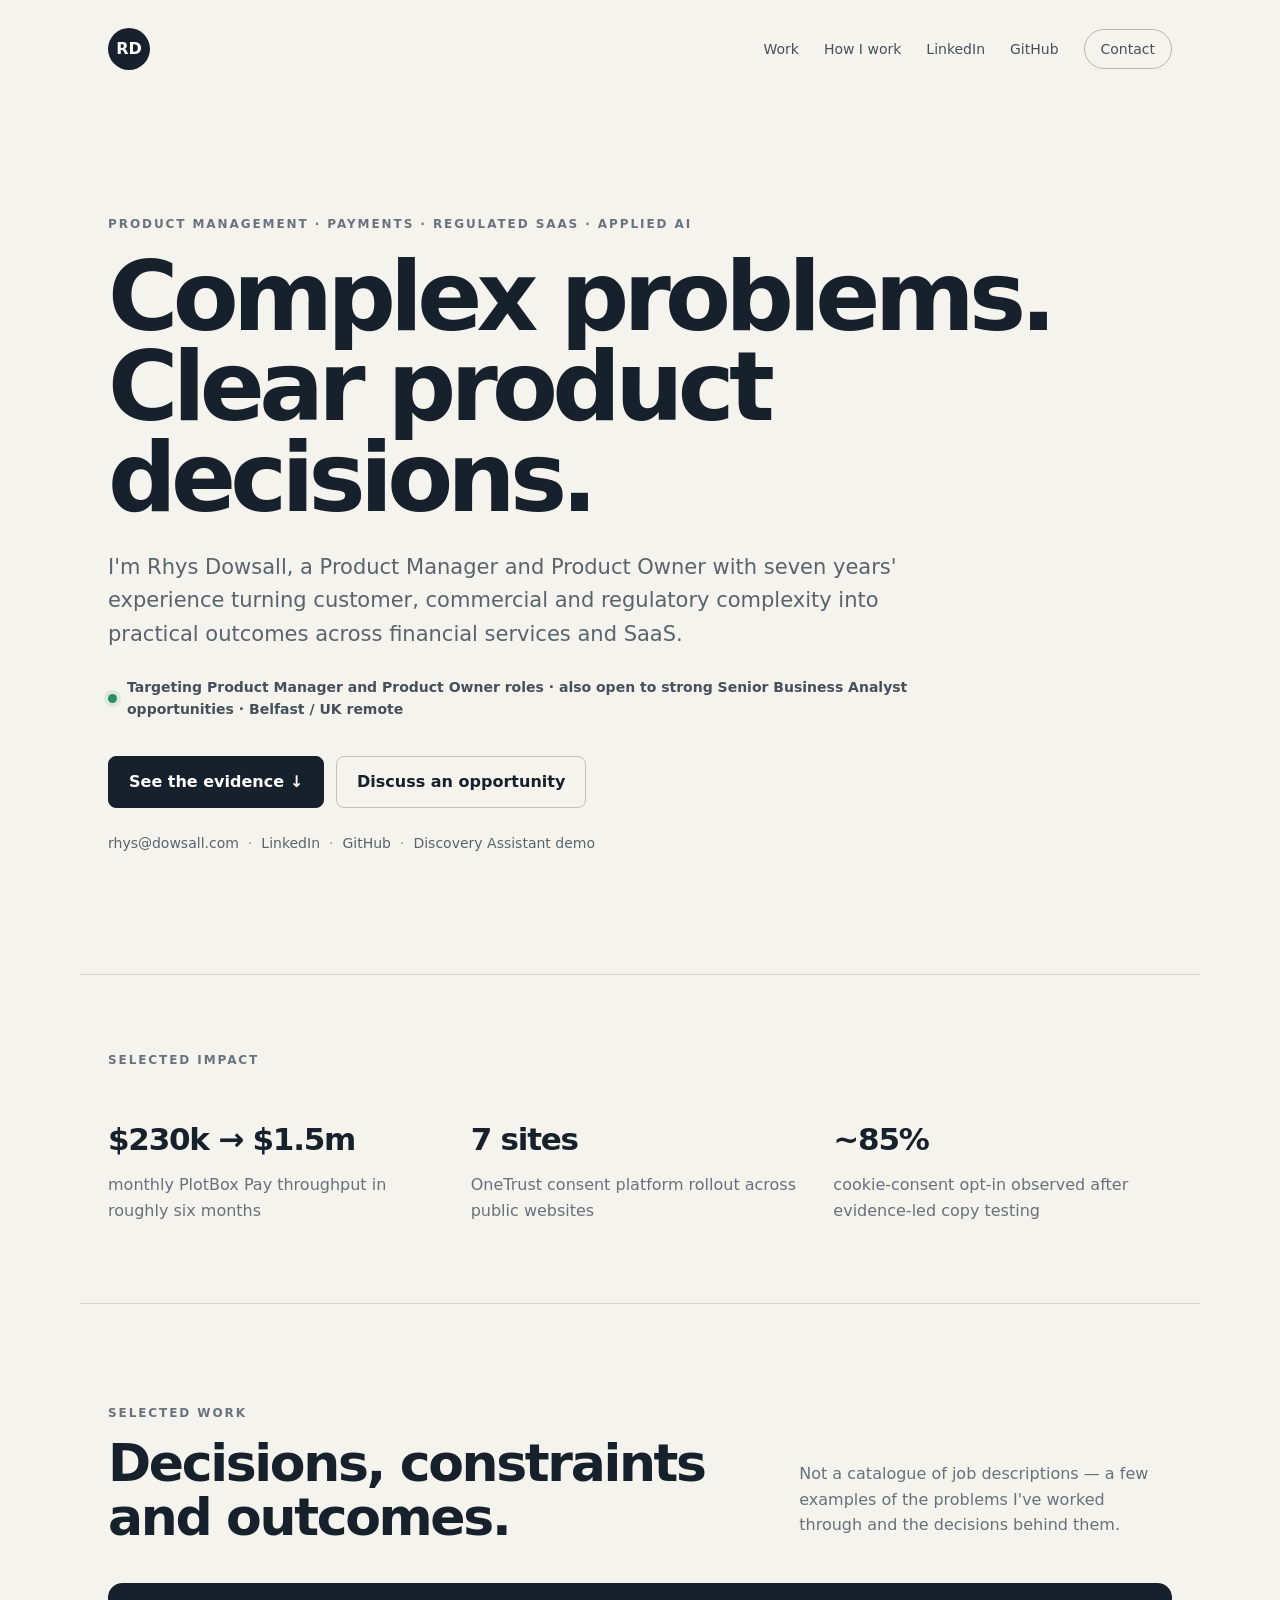
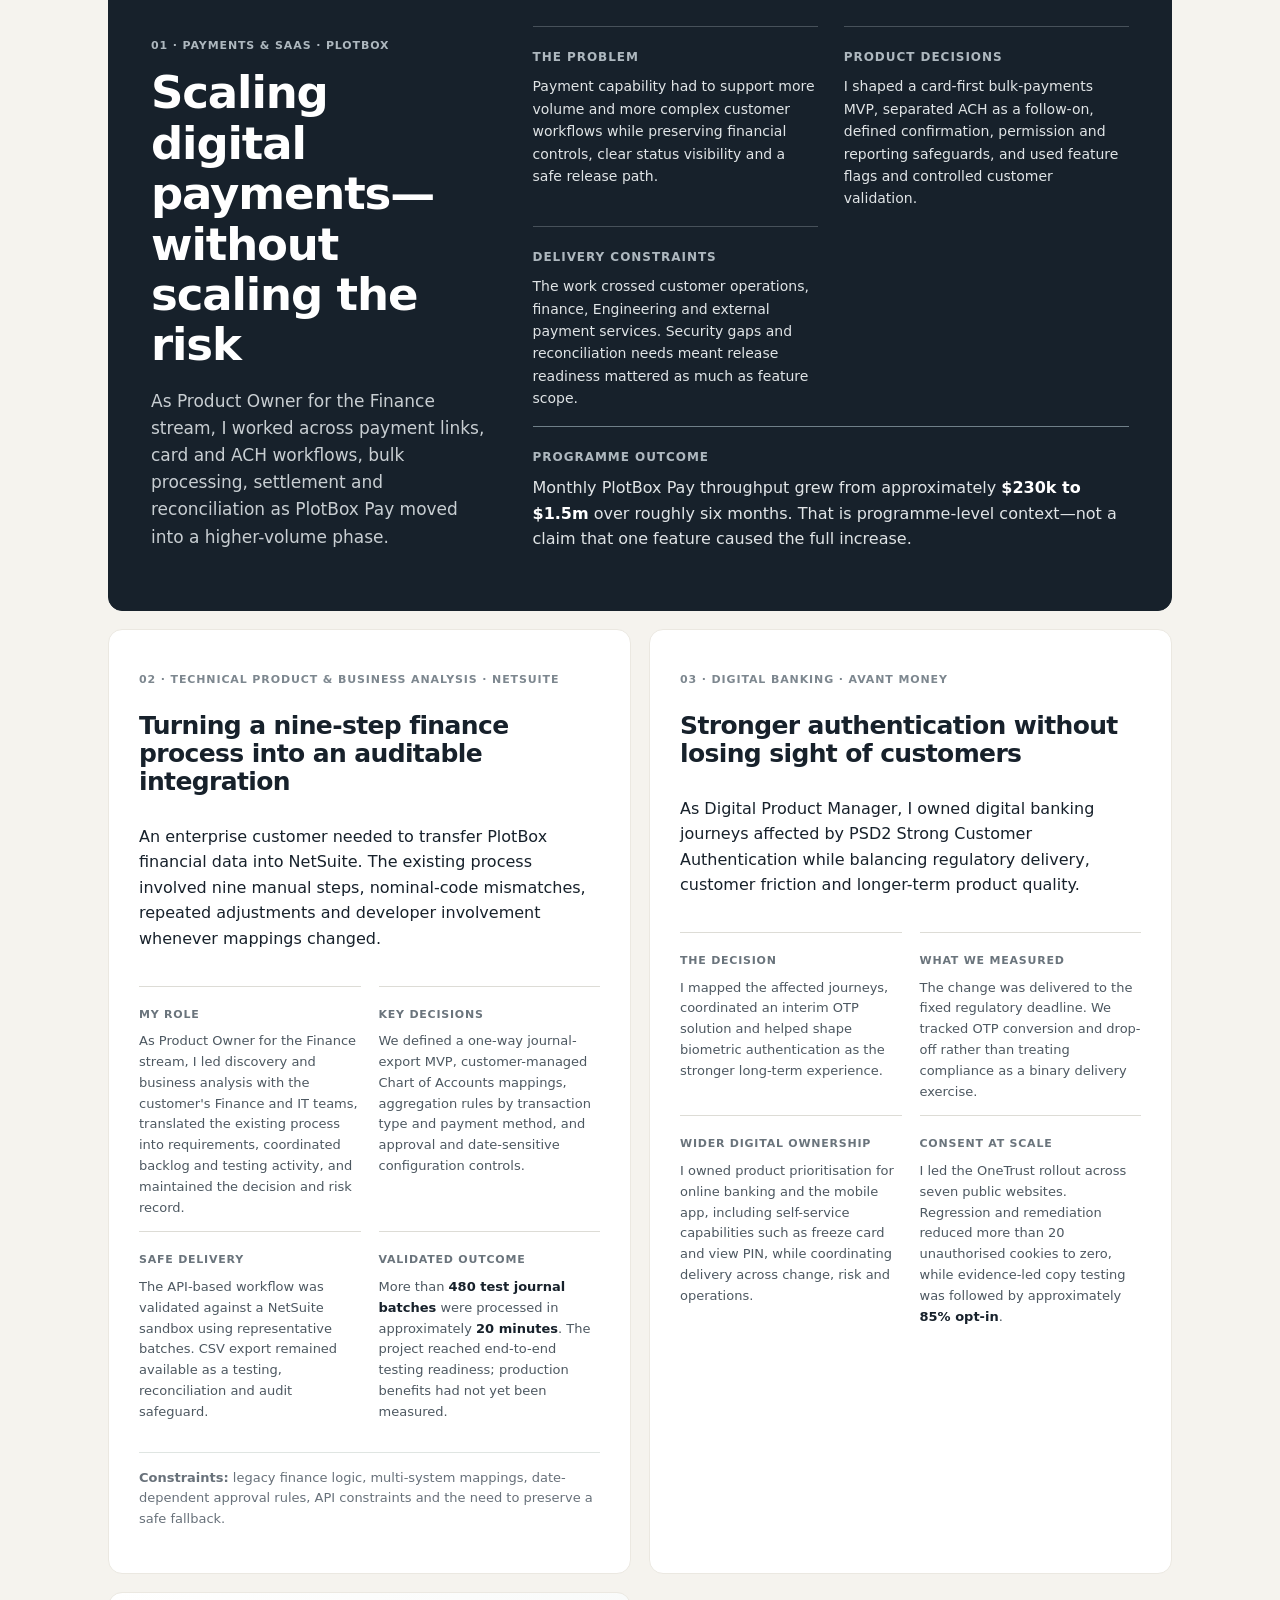
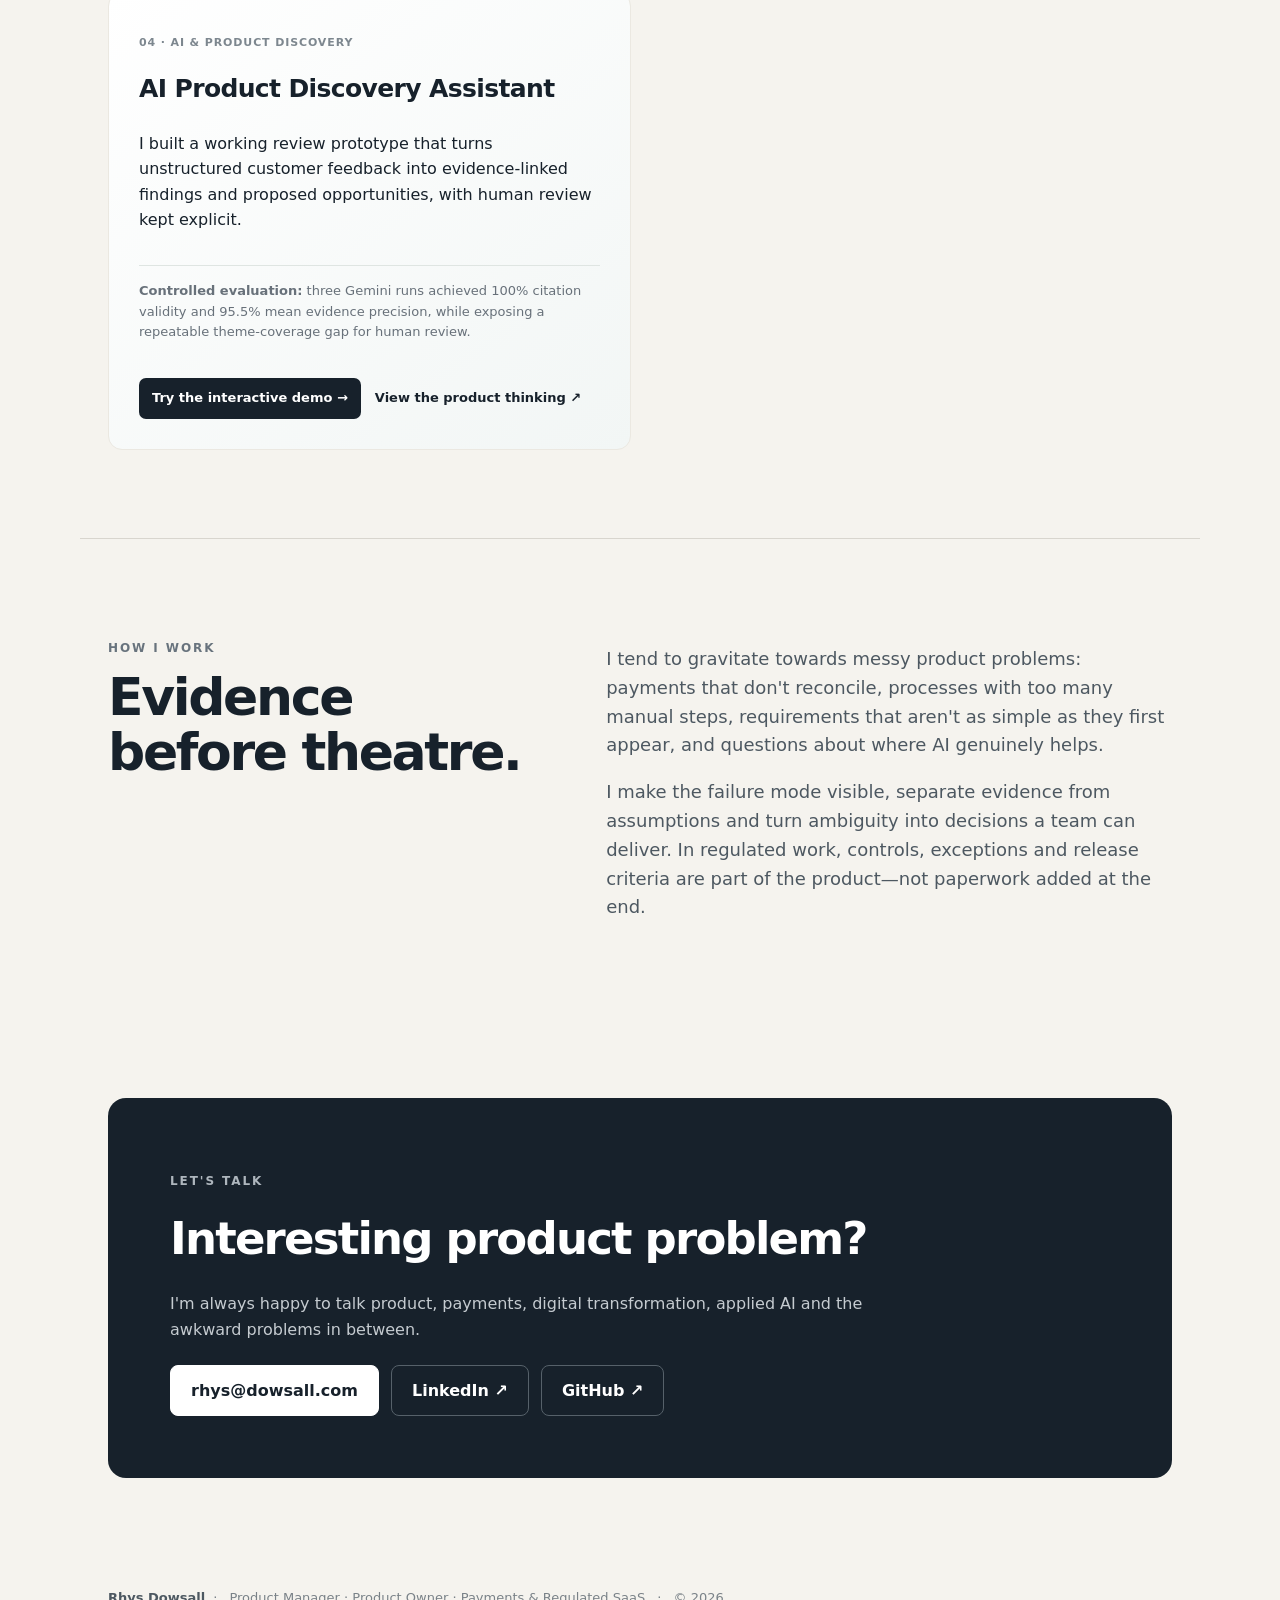
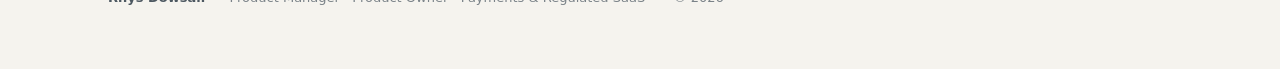
==== index.html @ 70143977 "Remove career timeline from portfolio" ====
<!doctype html>
<html lang="en">
<head>
  <meta charset="utf-8">
  <meta name="viewport" content="width=device-width,initial-scale=1">
  <meta name="description" content="Rhys Dowsall is a Product Manager and Product Owner with seven years' experience across payments, regulated financial services, SaaS and applied AI.">
  <meta name="theme-color" content="#f5f3ee">
  <link rel="canonical" href="https://dowsall.com/">
  <meta property="og:type" content="website">
  <meta property="og:url" content="https://dowsall.com/">
  <meta property="og:title" content="Rhys Dowsall | Product Manager — Payments, SaaS & Applied AI">
  <meta property="og:description" content="Evidence-led product management across payments, regulated financial services, SaaS and applied AI.">
  <meta property="og:image" content="https://dowsall.com/social-card.png">
  <meta property="og:image:alt" content="Rhys Dowsall — product thinking for complex problems">
  <meta name="twitter:card" content="summary_large_image">
  <meta name="twitter:title" content="Rhys Dowsall | Product Manager — Payments, SaaS & Applied AI">
  <meta name="twitter:description" content="Evidence-led product leadership across payments, regulated financial services, SaaS and applied AI.">
  <meta name="twitter:image" content="https://dowsall.com/social-card.png">
  <title>Rhys Dowsall | Product Manager — Payments, SaaS & Applied AI</title>
  <link rel="icon" href="favicon.svg" type="image/svg+xml">
  <link rel="stylesheet" href="style.css?v=20260921-1">
  <link rel="stylesheet" href="case-study.css?v=20260920-1">
  <script type="application/ld+json">
  {
    "@context": "https://schema.org",
    "@type": "Person",
    "name": "Rhys Dowsall",
    "url": "https://dowsall.com/",
    "jobTitle": ["Product Manager", "Product Owner"],
    "sameAs": [
      "https://www.linkedin.com/in/dowsall/",
      "https://github.com/rhys205-dotcom"
    ],
    "knowsAbout": ["Product management", "Payments", "Fintech", "SaaS", "Product discovery", "Applied AI"]
  }
  </script>
</head>
<body>
  <a class="skip-link" href="#top">Skip to content</a>
  <header class="nav">
    <a class="brand" href="#top" aria-label="Rhys Dowsall home">RD</a>
    <nav aria-label="Primary navigation">
      <a href="#work">Work</a>
      <a href="#approach">How I work</a>
      <a href="https://www.linkedin.com/in/dowsall/" target="_blank" rel="noopener">LinkedIn</a>
      <a href="https://github.com/rhys205-dotcom" target="_blank" rel="noopener">GitHub</a>
      <a class="contact" href="mailto:rhys@dowsall.com">Contact</a>
    </nav>
    <details class="mobile-menu">
      <summary aria-label="Open navigation">Menu</summary>
      <div>
        <a href="#work">Work</a>
        <a href="#approach">How I work</a>
        <a href="https://www.linkedin.com/in/dowsall/" target="_blank" rel="noopener">LinkedIn ↗</a>
        <a href="https://github.com/rhys205-dotcom" target="_blank" rel="noopener">GitHub ↗</a>
        <a href="mailto:rhys@dowsall.com">Contact</a>
      </div>
    </details>
  </header>

  <main id="top" tabindex="-1">
    <section class="hero">
      <p class="eyebrow">PRODUCT MANAGEMENT · PAYMENTS · REGULATED SAAS · APPLIED AI</p>
      <h1>Complex problems.<br>Clear product decisions.</h1>
      <p class="intro">I'm Rhys Dowsall, a Product Manager and Product Owner with seven years' experience turning customer, commercial and regulatory complexity into practical outcomes across financial services and SaaS.</p>
      <p class="availability"><span aria-hidden="true"></span>Targeting Product Manager and Product Owner roles · also open to strong Senior Business Analyst opportunities · Belfast / UK remote</p>
      <div class="actions">
        <a class="button primary" href="#work">See the evidence ↓</a>
        <a class="button" href="mailto:rhys@dowsall.com?subject=Product%20opportunity">Discuss an opportunity</a>
      </div>
      <div class="quick-links" aria-label="Profile links">
        <a href="mailto:rhys@dowsall.com">rhys@dowsall.com</a>
        <span>·</span>
        <a href="https://www.linkedin.com/in/dowsall/" target="_blank" rel="noopener">LinkedIn</a>
        <span>·</span>
        <a href="https://github.com/rhys205-dotcom" target="_blank" rel="noopener">GitHub</a>
        <span>·</span>
        <a href="discovery-assistant.html">Discovery Assistant demo</a>
      </div>
    </section>

    <section id="impact" class="section impact-section">
      <p class="section-label">SELECTED IMPACT</p>
      <div class="metrics">
        <article><strong>$230k → $1.5m</strong><span>monthly PlotBox Pay throughput in roughly six months</span></article>
        <article><strong>7 sites</strong><span>OneTrust consent platform rollout across public websites</span></article>
        <article><strong>~85%</strong><span>cookie-consent opt-in observed after evidence-led copy testing</span></article>
      </div>
    </section>

    <section id="work" class="section">
      <div class="section-heading">
        <div>
          <p class="section-label">SELECTED WORK</p>
          <h2>Decisions, constraints and outcomes.</h2>
        </div>
        <p>Not a catalogue of job descriptions — a few examples of the problems I've worked through and the decisions behind them.</p>
      </div>
      <div class="cases">
        <article class="featured-case">
          <div class="case-intro">
            <p class="number">01 · PAYMENTS & SAAS · PLOTBOX</p>
            <h3>Scaling digital payments—without scaling the risk</h3>
            <p>As Product Owner for the Finance stream, I worked across payment links, card and ACH workflows, bulk processing, settlement and reconciliation as PlotBox Pay moved into a higher-volume phase.</p>
          </div>
          <div class="case-details">
            <div>
              <strong>The problem</strong>
              <p>Payment capability had to support more volume and more complex customer workflows while preserving financial controls, clear status visibility and a safe release path.</p>
            </div>
            <div>
              <strong>Product decisions</strong>
              <p>I shaped a card-first bulk-payments MVP, separated ACH as a follow-on, defined confirmation, permission and reporting safeguards, and used feature flags and controlled customer validation.</p>
            </div>
            <div>
              <strong>Delivery constraints</strong>
              <p>The work crossed customer operations, finance, Engineering and external payment services. Security gaps and reconciliation needs meant release readiness mattered as much as feature scope.</p>
            </div>
            <div class="case-outcome">
              <strong>Programme outcome</strong>
              <p>Monthly PlotBox Pay throughput grew from approximately <b>$230k to $1.5m</b> over roughly six months. That is programme-level context—not a claim that one feature caused the full increase.</p>
            </div>
          </div>
        </article>
        <article class="avant-case integration-case">
          <p class="number">02 · TECHNICAL PRODUCT &amp; BUSINESS ANALYSIS · NETSUITE</p>
          <h3>Turning a nine-step finance process into an auditable integration</h3>
          <p>An enterprise customer needed to transfer PlotBox financial data into NetSuite. The existing process involved nine manual steps, nominal-code mismatches, repeated adjustments and developer involvement whenever mappings changed.</p>
          <div class="compact-evidence">
            <div>
              <strong>My role</strong>
              <p>As Product Owner for the Finance stream, I led discovery and business analysis with the customer's Finance and IT teams, translated the existing process into requirements, coordinated backlog and testing activity, and maintained the decision and risk record.</p>
            </div>
            <div>
              <strong>Key decisions</strong>
              <p>We defined a one-way journal-export MVP, customer-managed Chart of Accounts mappings, aggregation rules by transaction type and payment method, and approval and date-sensitive configuration controls.</p>
            </div>
            <div>
              <strong>Safe delivery</strong>
              <p>The API-based workflow was validated against a NetSuite sandbox using representative batches. CSV export remained available as a testing, reconciliation and audit safeguard.</p>
            </div>
            <div>
              <strong>Validated outcome</strong>
              <p>More than <b>480 test journal batches</b> were processed in approximately <b>20 minutes</b>. The project reached end-to-end testing readiness; production benefits had not yet been measured.</p>
            </div>
          </div>
          <p class="project-context"><strong>Constraints:</strong> legacy finance logic, multi-system mappings, date-dependent approval rules, API constraints and the need to preserve a safe fallback.</p>
        </article>
        <article class="avant-case">
          <p class="number">03 · DIGITAL BANKING · AVANT MONEY</p>
          <h3>Stronger authentication without losing sight of customers</h3>
          <p>As Digital Product Manager, I owned digital banking journeys affected by PSD2 Strong Customer Authentication while balancing regulatory delivery, customer friction and longer-term product quality.</p>
          <div class="compact-evidence">
            <div>
              <strong>The decision</strong>
              <p>I mapped the affected journeys, coordinated an interim OTP solution and helped shape biometric authentication as the stronger long-term experience.</p>
            </div>
            <div>
              <strong>What we measured</strong>
              <p>The change was delivered to the fixed regulatory deadline. We tracked OTP conversion and drop-off rather than treating compliance as a binary delivery exercise.</p>
            </div>
            <div>
              <strong>Wider digital ownership</strong>
              <p>I owned product prioritisation for online banking and the mobile app, including self-service capabilities such as freeze card and view PIN, while coordinating delivery across change, risk and operations.</p>
            </div>
            <div>
              <strong>Consent at scale</strong>
              <p>I led the OneTrust rollout across seven public websites. Regression and remediation reduced more than 20 unauthorised cookies to zero, while evidence-led copy testing was followed by approximately <b>85% opt-in</b>.</p>
            </div>
          </div>
        </article>
        <article class="ai-card">
          <p class="number">04 · AI &amp; PRODUCT DISCOVERY</p>
          <h3>AI Product Discovery Assistant</h3>
          <p>I built a working review prototype that turns unstructured customer feedback into evidence-linked findings and proposed opportunities, with human review kept explicit.</p>
          <p class="project-context"><strong>Controlled evaluation:</strong> three Gemini runs achieved 100% citation validity and 95.5% mean evidence precision, while exposing a repeatable theme-coverage gap for human review.</p>
          <div class="project-links">
            <a class="demo-link" href="discovery-assistant.html">Try the interactive demo →</a>
            <a class="text-link" href="https://github.com/rhys205-dotcom/ai-product-discovery-assistant" target="_blank" rel="noopener">View the product thinking ↗</a>
          </div>
        </article>
      </div>
    </section>

    <section id="approach" class="section split">
      <div>
        <p class="section-label">HOW I WORK</p>
        <h2>Evidence before theatre.</h2>
      </div>
      <div class="copy">
        <p>I tend to gravitate towards messy product problems: payments that don't reconcile, processes with too many manual steps, requirements that aren't as simple as they first appear, and questions about where AI genuinely helps.</p>
        <p>I make the failure mode visible, separate evidence from assumptions and turn ambiguity into decisions a team can deliver. In regulated work, controls, exceptions and release criteria are part of the product—not paperwork added at the end.</p>
      </div>
    </section>

    <section class="cta">
      <p class="section-label">LET'S TALK</p>
      <h2>Interesting product problem?</h2>
      <p>I'm always happy to talk product, payments, digital transformation, applied AI and the awkward problems in between.</p>
      <div class="actions">
        <a class="button primary inverse" href="mailto:rhys@dowsall.com">rhys@dowsall.com</a>
        <a class="button dark-outline" href="https://www.linkedin.com/in/dowsall/" target="_blank" rel="noopener">LinkedIn ↗</a>
        <a class="button dark-outline" href="https://github.com/rhys205-dotcom" target="_blank" rel="noopener">GitHub ↗</a>
      </div>
    </section>
  </main>

  <footer><strong>Rhys Dowsall</strong><span>·</span> Product Manager · Product Owner · Payments &amp; Regulated SaaS <span>·</span> © 2026</footer>
</body>
</html>
---- style.css ----
*{box-sizing:border-box}html{scroll-behavior:smooth}body{margin:0;background:#f5f3ee;color:#17212b;font-family:Inter,ui-sans-serif,system-ui,-apple-system,BlinkMacSystemFont,"Segoe UI",sans-serif;line-height:1.6}.skip-link{position:fixed;left:20px;top:-80px;z-index:100;background:#17212b;color:#fff;padding:10px 16px;border-radius:6px}.skip-link:focus{top:16px}.nav{max-width:1120px;margin:auto;padding:28px;display:flex;justify-content:space-between;align-items:center}.brand{width:42px;height:42px;border-radius:50%;background:#17212b;color:#fff;display:grid;place-items:center;text-decoration:none;font-weight:800}.nav nav{display:flex;gap:25px;align-items:center}.nav nav a{color:#45505a;text-decoration:none;font-size:14px}.nav nav a:hover,.quick-links a:hover,.text-link:hover{text-decoration:underline;text-underline-offset:4px}.nav nav .contact{border:1px solid #b9b7b1;border-radius:30px;padding:8px 16px}.mobile-menu{display:none;position:relative}.hero{max-width:1120px;margin:auto;padding:105px 28px 120px}.eyebrow,.section-label{font-size:12px;font-weight:800;letter-spacing:.16em;color:#68737d}.hero h1{font-size:clamp(52px,8.3vw,96px);letter-spacing:-.06em;line-height:.94;margin:18px 0 28px;max-width:970px}.intro{font-size:21px;max-width:800px;color:#59636c}.availability{display:flex;align-items:center;gap:10px;max-width:820px;margin:24px 0 0;color:#45505a;font-size:14px;font-weight:650}.availability span{width:9px;height:9px;border-radius:50%;background:#2e8b67;box-shadow:0 0 0 4px rgba(46,139,103,.12);flex:0 0 auto}.actions{display:flex;gap:12px;margin-top:36px;flex-wrap:wrap}.button{display:inline-block;padding:12px 20px;border:1px solid #c3c1bb;border-radius:8px;text-decoration:none;color:#17212b;font-weight:700}.primary{background:#17212b;color:#fff;border-color:#17212b}.quick-links{display:flex;gap:9px;align-items:center;margin-top:24px;color:#8b9297;font-size:14px;flex-wrap:wrap}.quick-links a{color:#59636c;text-decoration:none}.section{max-width:1120px;margin:auto;padding:88px 28px;border-top:1px solid #d8d5ce}.impact-section{padding-top:64px;padding-bottom:64px}.metrics{display:grid;grid-template-columns:repeat(3,1fr);gap:24px;margin-top:28px}.metrics article{padding:16px 0}.metrics strong{display:block;font-size:31px;letter-spacing:-.04em}.metrics span{display:block;color:#68717a;margin-top:8px}.section-heading{display:grid;grid-template-columns:1.25fr .75fr;gap:70px;align-items:end}.section-heading h2,.split h2{font-size:clamp(36px,5vw,52px);line-height:1.05;letter-spacing:-.045em;margin:10px 0 0}.section-heading>p{color:#66717a;margin:0 0 7px}.cases{display:grid;grid-template-columns:repeat(3,1fr);gap:18px;margin-top:38px}.cases article{background:#fff;border:1px solid #ebe8e1;border-radius:14px;padding:30px;min-height:340px;display:flex;flex-direction:column}.cases h3{font-size:25px;line-height:1.12;letter-spacing:-.025em;margin:12px 0}.number{font-weight:800;color:#7d878f;font-size:11px;letter-spacing:.08em}.result{font-weight:700;margin-top:auto;padding-top:25px}.ai-card{background:linear-gradient(145deg,#fff 0%,#f2f6f5 100%)!important}.project-context{font-size:13px;color:#68717a;border-top:1px solid #dfe5e2;padding-top:15px;margin-top:16px}.project-links{display:flex;align-items:center;gap:14px;flex-wrap:wrap;margin-top:auto;padding-top:22px}.project-links .text-link{margin:0;padding:0;font-size:13px}.demo-link{display:inline-block;background:#17212b;color:#fff;border-radius:7px;padding:10px 13px;text-decoration:none;font-size:13px;font-weight:800}.demo-link:hover{background:#293b4a}.text-link{margin-top:auto;padding-top:25px;color:#17212b;font-weight:800;text-decoration:none}.product-lab-wrap{max-width:1120px;margin:0 auto;padding:28px}.product-lab{background:#132a32;color:#fff;border-radius:20px;padding:44px;display:grid;grid-template-columns:.8fr 1.2fr;gap:40px;align-items:start;overflow:hidden}.product-lab .section-label{color:#9fb5bc}.product-lab h2{font-size:clamp(36px,4.5vw,52px);letter-spacing:-.045em;line-height:1;margin:12px 0 20px}.lab-copy>p:not(.section-label){color:#c6d1d4;max-width:470px}.lab-lead{font-size:19px!important;color:#fff!important}.decision-card{background:#fbfaf7;color:#17212b;border-radius:16px;padding:28px;box-shadow:0 18px 42px rgba(0,0,0,.18)}.scenario{font-size:10px;font-weight:800;letter-spacing:.14em;color:#758087;margin:0 0 10px}.decision-card h3{font-size:23px;line-height:1.18;margin:10px 0 12px}.scenario-copy{font-size:14px;color:#59636c;margin:0}.decision-metrics{display:grid;grid-template-columns:repeat(2,1fr);gap:8px;margin:20px 0}.decision-metrics div{border:1px solid #deddd7;border-radius:9px;padding:10px 12px;background:#fff}.decision-metrics strong,.decision-metrics span{display:block}.decision-metrics strong{font-size:20px;letter-spacing:-.03em}.decision-metrics span{font-size:11px;color:#68717a;margin-top:2px}.question{font-weight:800;font-size:18px!important;margin:18px 0 5px!important}.decision-help{font-size:13px;color:#68717a;margin:0 0 14px}.choices{display:grid;grid-template-columns:repeat(3,1fr);gap:7px}.choices button{appearance:none;border:1px solid #cfd3cf;background:#e9eeec;color:#17212b;padding:10px;border-radius:7px;font:inherit;font-size:12px;font-weight:750;cursor:pointer;text-align:center}.choices button:hover{background:#dce6e2;border-color:#aebbb6}.choices button:focus-visible,.reset-button:focus-visible,.reasoning-toggle:focus-visible{outline:3px solid #317c94;outline-offset:2px}.reasoning-toggle{appearance:none;border:0;background:transparent;color:#315f6e;padding:0;margin-top:15px;font:inherit;font-size:12px;font-weight:800;text-decoration:underline;text-underline-offset:3px;cursor:pointer}.decision-stage h3{font-size:23px;line-height:1.18;margin:10px 0 12px}.choice-summary{font-size:12px;color:#68717a;border-bottom:1px solid #dddcd7;padding-bottom:10px}.risk-signal{display:flex;flex-direction:column;background:#e8f0ed;border-left:4px solid #317c67;border-radius:5px;padding:11px 13px;margin:16px 0}.risk-signal strong{font-size:13px;color:#24594a}.risk-signal span{font-size:12px;color:#405d54;margin-top:3px}.decision-stage ul{padding-left:20px;margin:13px 0}.decision-stage li{margin:6px 0;font-size:13px}.decision-takeaway{background:#eef1ee;border-radius:8px;padding:12px;font-size:13px;font-weight:650}.decision-actions{display:flex;align-items:center;gap:14px;flex-wrap:wrap;margin-top:16px}.decision-actions a{color:#17212b;font-weight:800;font-size:13px;text-underline-offset:3px}.reset-button{appearance:none;border:1px solid #b9bdb9;background:transparent;color:#17212b;border-radius:7px;padding:8px 11px;font:inherit;font-size:12px;font-weight:750;cursor:pointer}.reset-button:hover{background:#efeee9}[hidden]{display:none!important}.split{display:grid;grid-template-columns:.85fr 1.15fr;gap:80px}.copy{font-size:18px;color:#4d5861}.timeline{margin-top:30px}.timeline div{display:grid;grid-template-columns:1fr 1.3fr;padding:18px 0;border-bottom:1px solid #d8d5ce}.timeline span{color:#66717a;display:grid;grid-template-columns:110px 1fr;gap:14px}.timeline span b{color:#17212b;font-size:13px}.cta{max-width:1064px;margin:70px auto;background:#17212b;color:#fff;border-radius:18px;padding:62px}.cta .section-label{color:#aeb6bd}.cta h2{font-size:45px;letter-spacing:-.04em;margin:10px 0}.cta p{color:#c5cbd0;max-width:700px}.cta .actions{margin-top:22px}.inverse{background:#fff;color:#17212b;border-color:#fff}.dark-outline{border-color:#56616a;color:#fff}footer{max-width:1120px;margin:auto;padding:40px 28px 60px;color:#7a8288;font-size:13px}footer strong{color:#4d5861}footer span{padding:0 8px}@media(max-width:900px){.nav nav{display:none}.mobile-menu{display:block}.mobile-menu summary{list-style:none;border:1px solid #b9b7b1;border-radius:30px;padding:8px 16px;color:#45505a;font-size:14px;cursor:pointer}.mobile-menu summary::-webkit-details-marker{display:none}.mobile-menu[open] summary{background:#17212b;color:#fff;border-color:#17212b}.mobile-menu div{position:absolute;right:0;top:50px;z-index:20;width:210px;background:#fff;border:1px solid #dedbd4;border-radius:12px;padding:10px;box-shadow:0 18px 45px rgba(23,33,43,.15)}.mobile-menu a{display:block;padding:10px 12px;color:#17212b;text-decoration:none;border-radius:7px}.mobile-menu a:hover,.mobile-menu a:focus{background:#f1efe9}.hero{padding-top:70px;padding-bottom:85px}.metrics,.cases,.split,.section-heading,.product-lab{grid-template-columns:1fr}.metrics{gap:0}.section-heading,.split,.product-lab{gap:25px}.cases article{min-height:0}.product-lab{padding:38px 28px}.lab-copy{position:static}.decision-card{min-height:0}.timeline div{grid-template-columns:1fr;gap:3px}.timeline span{grid-template-columns:100px 1fr}.cta{margin:35px 18px;padding:40px 25px}.cta h2{font-size:34px}}@media(max-width:520px){.nav{padding:22px}.hero{padding-left:22px;padding-right:22px}.hero h1{font-size:50px}.hero .intro{font-size:18px}.availability{align-items:flex-start}.availability span{margin-top:7px}.section{padding:70px 22px}.product-lab-wrap{padding:18px}.product-lab{padding:32px 22px}.decision-card{padding:22px}.choices{display:grid;grid-template-columns:1fr}.choices button{width:100%;text-align:left}.metrics strong{font-size:29px}.cta{padding:34px 22px}}
---- case-study.css ----
/* Featured recruiter-facing case study */
.cases {
  grid-template-columns: repeat(2, 1fr);
}

.featured-case {
  grid-column: 1 / -1;
  display: grid !important;
  grid-template-columns: 0.72fr 1.28fr;
  gap: 46px;
  min-height: 0 !important;
  padding: 42px !important;
  background: #17212b !important;
  color: #fff;
  border-color: #17212b !important;
}

.featured-case h3 {
  font-size: clamp(31px, 4vw, 45px);
  margin-top: 14px;
}

.featured-case .number {
  color: #aeb8bf;
}

.case-intro > p:last-child {
  color: #c8ced2;
  font-size: 17px;
}

.case-details {
  display: grid;
  grid-template-columns: repeat(2, 1fr);
  gap: 0 26px;
}

.case-details > div {
  border-top: 1px solid #47515a;
  padding: 16px 0;
}

.case-details strong {
  color: #aeb8bf;
  font-size: 12px;
  letter-spacing: 0.08em;
  text-transform: uppercase;
}

.case-details p {
  margin: 7px 0 0;
  color: #e0e4e6;
  font-size: 14px;
}

.case-details .case-outcome {
  grid-column: 1 / -1;
  border-top-color: #708089;
}

.case-outcome p {
  font-size: 16px;
}

.case-outcome b {
  color: #fff;
}

@media (max-width: 900px) {
  .featured-case {
    grid-template-columns: 1fr;
    gap: 22px;
  }
}

@media (max-width: 520px) {
  .featured-case {
    padding: 28px !important;
  }

  .case-details {
    grid-template-columns: 1fr;
  }

  .case-details .case-outcome {
    grid-column: auto;
  }
}


/* Compact supporting evidence for the Avant Money case */
.avant-case {
  min-height: 0 !important;
}

.compact-evidence {
  display: grid;
  grid-template-columns: repeat(2, 1fr);
  gap: 0 18px;
  margin-top: 18px;
}

.compact-evidence > div {
  border-top: 1px solid #dddcd6;
  padding: 13px 0;
}

.compact-evidence strong {
  color: #6a747c;
  font-size: 11px;
  letter-spacing: 0.07em;
  text-transform: uppercase;
}

.compact-evidence p {
  margin: 6px 0 0;
  font-size: 13px;
  color: #4d5861;
}

.compact-evidence b {
  color: #17212b;
}

@media (max-width: 520px) {
  .compact-evidence {
    grid-template-columns: 1fr;
  }
}
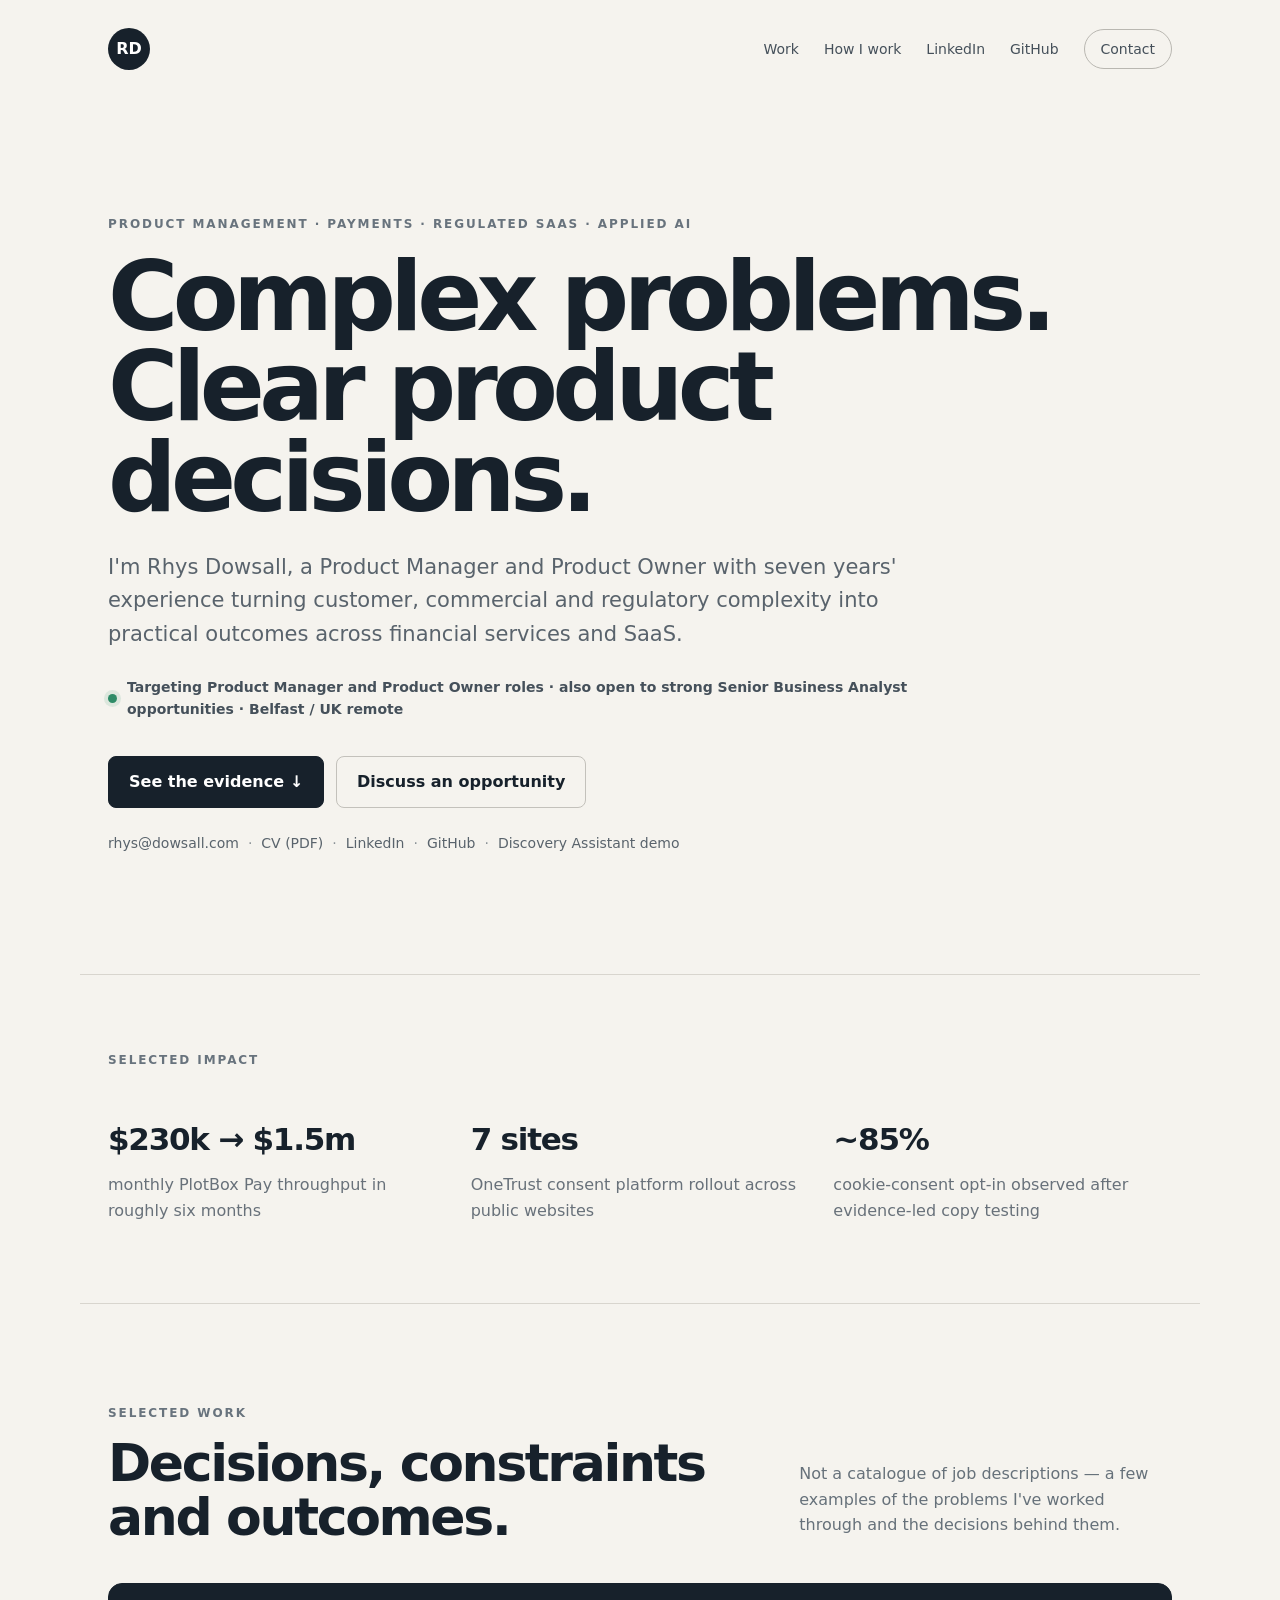
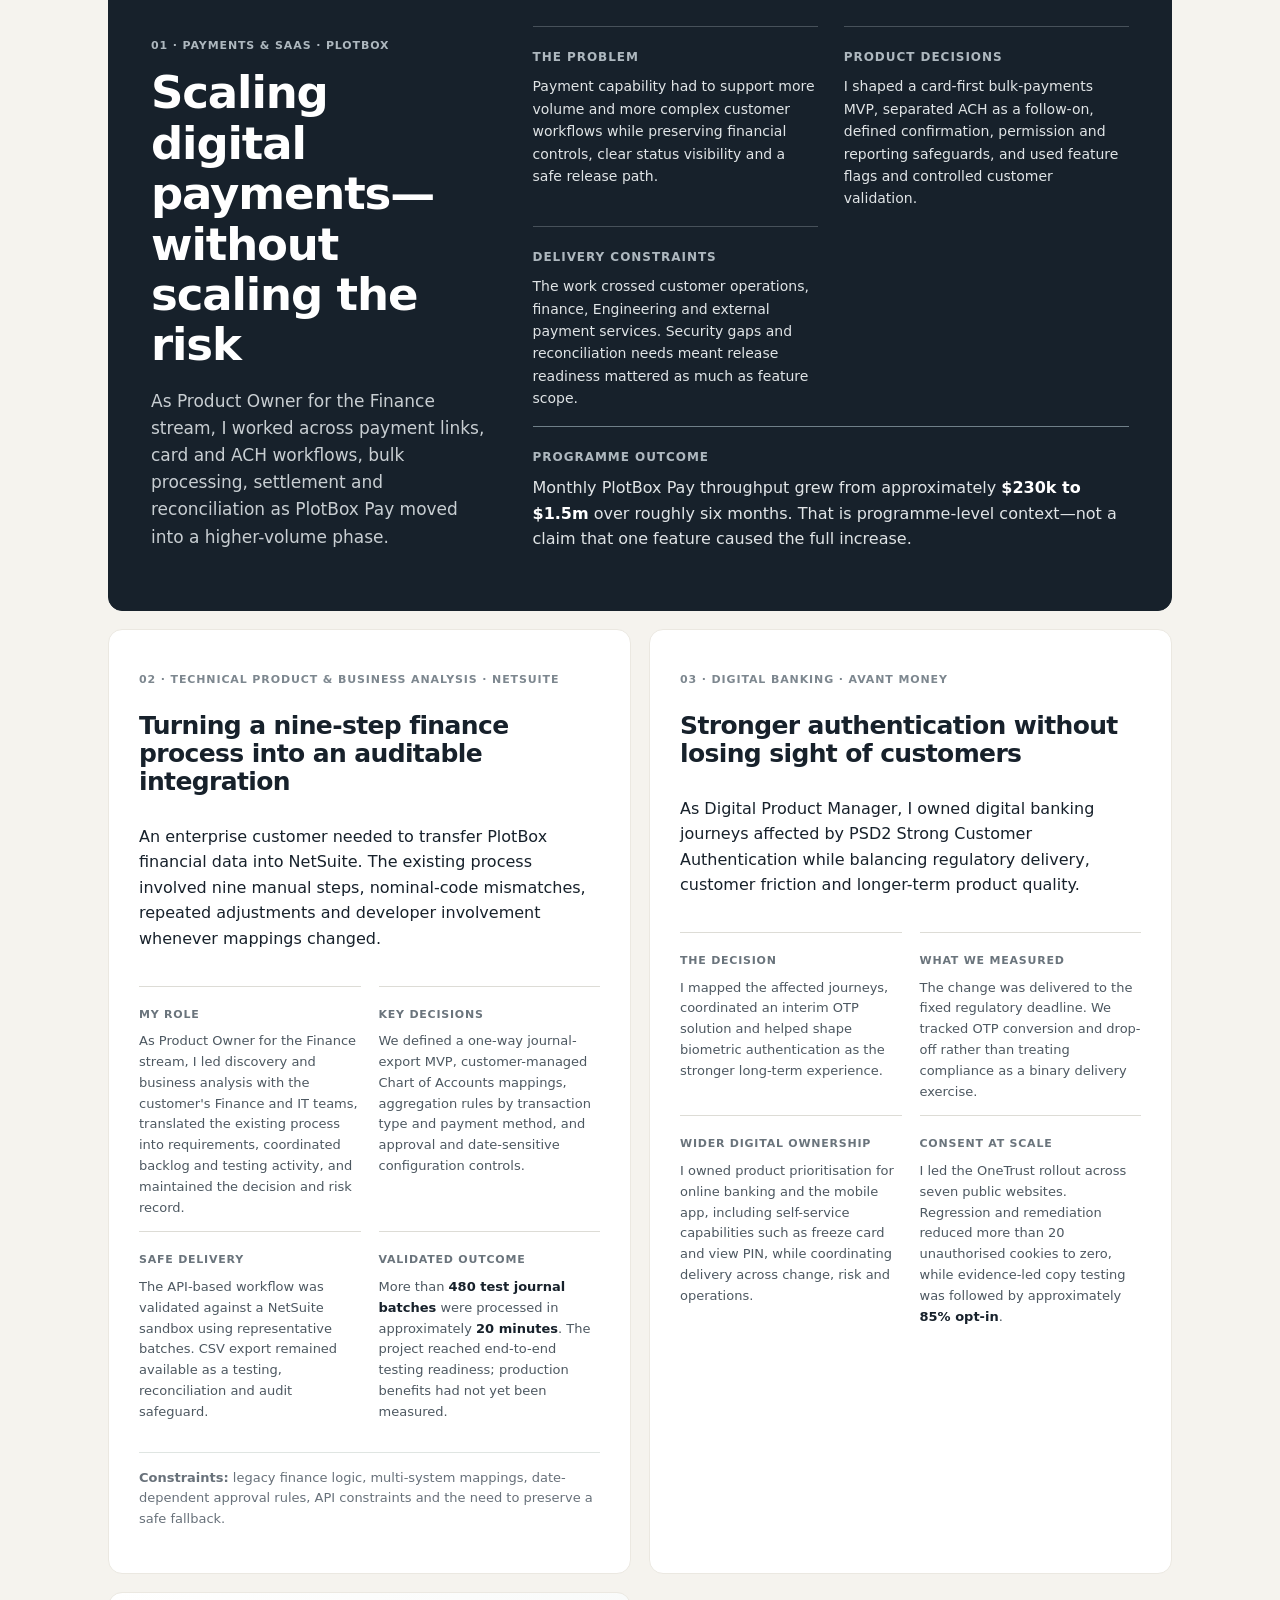
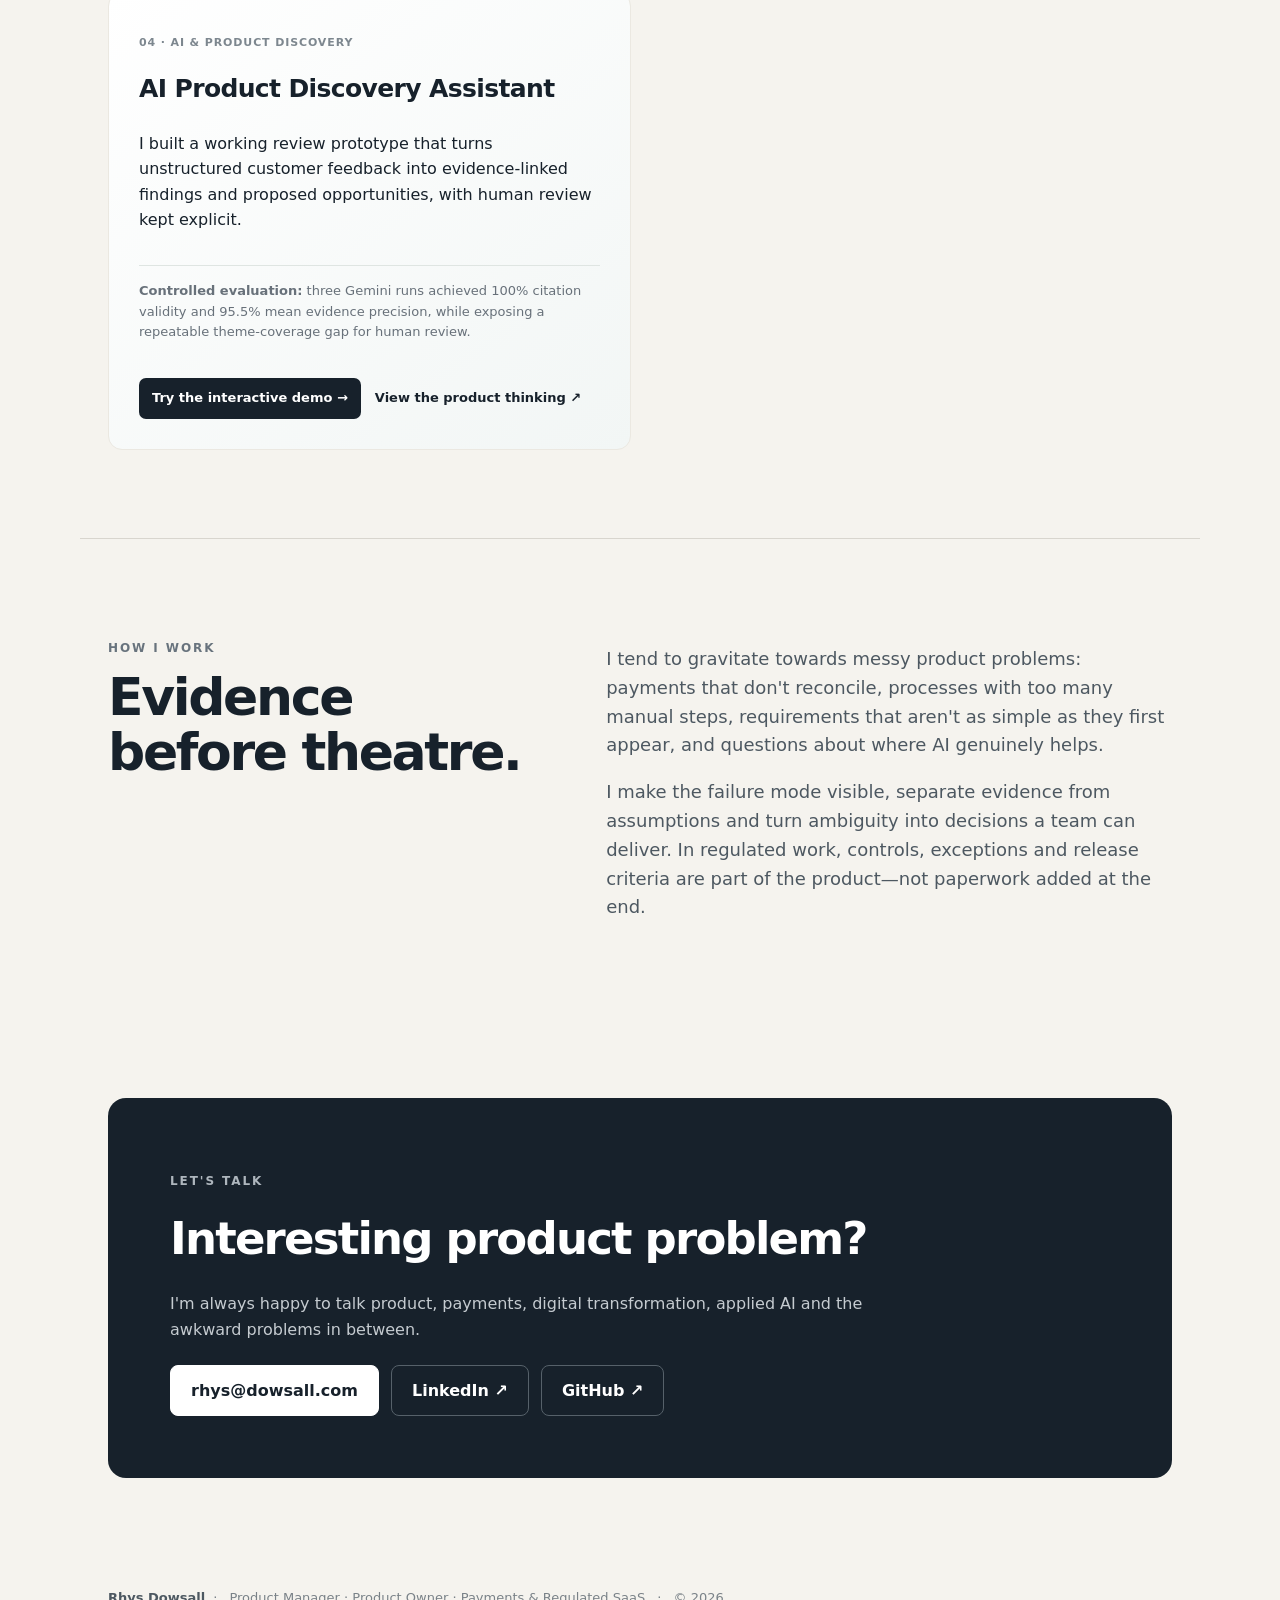
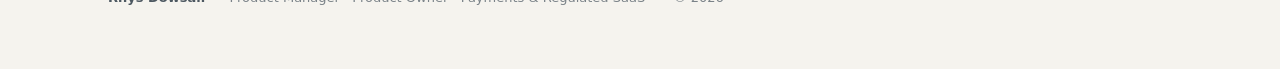
==== commit 8c4b73be: "Add CV link to portfolio" ====
--- a/index.html
+++ b/index.html
@@ -71,6 +71,8 @@
       <div class="quick-links" aria-label="Profile links">
         <a href="mailto:rhys@dowsall.com">rhys@dowsall.com</a>
         <span>·</span>
+        <a href="Rhys-Dowsall-CV.pdf" target="_blank" rel="noopener">CV (PDF)</a>
+        <span>·</span>
         <a href="https://www.linkedin.com/in/dowsall/" target="_blank" rel="noopener">LinkedIn</a>
         <span>·</span>
         <a href="https://github.com/rhys205-dotcom" target="_blank" rel="noopener">GitHub</a>
--- a/style.css
+++ b/style.css
@@ -1 +1 @@
-*{box-sizing:border-box}html{scroll-behavior:smooth}body{margin:0;background:#f5f3ee;color:#17212b;font-family:Inter,ui-sans-serif,system-ui,-apple-system,BlinkMacSystemFont,"Segoe UI",sans-serif;line-height:1.6}.skip-link{position:fixed;left:20px;top:-80px;z-index:100;background:#17212b;color:#fff;padding:10px 16px;border-radius:6px}.skip-link:focus{top:16px}.nav{max-width:1120px;margin:auto;padding:28px;display:flex;justify-content:space-between;align-items:center}.brand{width:42px;height:42px;border-radius:50%;background:#17212b;color:#fff;display:grid;place-items:center;text-decoration:none;font-weight:800}.nav nav{display:flex;gap:25px;align-items:center}.nav nav a{color:#45505a;text-decoration:none;font-size:14px}.nav nav a:hover,.quick-links a:hover,.text-link:hover{text-decoration:underline;text-underline-offset:4px}.nav nav .contact{border:1px solid #b9b7b1;border-radius:30px;padding:8px 16px}.mobile-menu{display:none;position:relative}.hero{max-width:1120px;margin:auto;padding:105px 28px 120px}.eyebrow,.section-label{font-size:12px;font-weight:800;letter-spacing:.16em;color:#68737d}.hero h1{font-size:clamp(52px,8.3vw,96px);letter-spacing:-.06em;line-height:.94;margin:18px 0 28px;max-width:970px}.intro{font-size:21px;max-width:800px;color:#59636c}.availability{display:flex;align-items:center;gap:10px;max-width:820px;margin:24px 0 0;color:#45505a;font-size:14px;font-weight:650}.availability span{width:9px;height:9px;border-radius:50%;background:#2e8b67;box-shadow:0 0 0 4px rgba(46,139,103,.12);flex:0 0 auto}.actions{display:flex;gap:12px;margin-top:36px;flex-wrap:wrap}.button{display:inline-block;padding:12px 20px;border:1px solid #c3c1bb;border-radius:8px;text-decoration:none;color:#17212b;font-weight:700}.primary{background:#17212b;color:#fff;border-color:#17212b}.quick-links{display:flex;gap:9px;align-items:center;margin-top:24px;color:#8b9297;font-size:14px;flex-wrap:wrap}.quick-links a{color:#59636c;text-decoration:none}.section{max-width:1120px;margin:auto;padding:88px 28px;border-top:1px solid #d8d5ce}.impact-section{padding-top:64px;padding-bottom:64px}.metrics{display:grid;grid-template-columns:repeat(3,1fr);gap:24px;margin-top:28px}.metrics article{padding:16px 0}.metrics strong{display:block;font-size:31px;letter-spacing:-.04em}.metrics span{display:block;color:#68717a;margin-top:8px}.section-heading{display:grid;grid-template-columns:1.25fr .75fr;gap:70px;align-items:end}.section-heading h2,.split h2{font-size:clamp(36px,5vw,52px);line-height:1.05;letter-spacing:-.045em;margin:10px 0 0}.section-heading>p{color:#66717a;margin:0 0 7px}.cases{display:grid;grid-template-columns:repeat(3,1fr);gap:18px;margin-top:38px}.cases article{background:#fff;border:1px solid #ebe8e1;border-radius:14px;padding:30px;min-height:340px;display:flex;flex-direction:column}.cases h3{font-size:25px;line-height:1.12;letter-spacing:-.025em;margin:12px 0}.number{font-weight:800;color:#7d878f;font-size:11px;letter-spacing:.08em}.result{font-weight:700;margin-top:auto;padding-top:25px}.ai-card{background:linear-gradient(145deg,#fff 0%,#f2f6f5 100%)!important}.project-context{font-size:13px;color:#68717a;border-top:1px solid #dfe5e2;padding-top:15px;margin-top:16px}.project-links{display:flex;align-items:center;gap:14px;flex-wrap:wrap;margin-top:auto;padding-top:22px}.project-links .text-link{margin:0;padding:0;font-size:13px}.demo-link{display:inline-block;background:#17212b;color:#fff;border-radius:7px;padding:10px 13px;text-decoration:none;font-size:13px;font-weight:800}.demo-link:hover{background:#293b4a}.text-link{margin-top:auto;padding-top:25px;color:#17212b;font-weight:800;text-decoration:none}.product-lab-wrap{max-width:1120px;margin:0 auto;padding:28px}.product-lab{background:#132a32;color:#fff;border-radius:20px;padding:44px;display:grid;grid-template-columns:.8fr 1.2fr;gap:40px;align-items:start;overflow:hidden}.product-lab .section-label{color:#9fb5bc}.product-lab h2{font-size:clamp(36px,4.5vw,52px);letter-spacing:-.045em;line-height:1;margin:12px 0 20px}.lab-copy>p:not(.section-label){color:#c6d1d4;max-width:470px}.lab-lead{font-size:19px!important;color:#fff!important}.decision-card{background:#fbfaf7;color:#17212b;border-radius:16px;padding:28px;box-shadow:0 18px 42px rgba(0,0,0,.18)}.scenario{font-size:10px;font-weight:800;letter-spacing:.14em;color:#758087;margin:0 0 10px}.decision-card h3{font-size:23px;line-height:1.18;margin:10px 0 12px}.scenario-copy{font-size:14px;color:#59636c;margin:0}.decision-metrics{display:grid;grid-template-columns:repeat(2,1fr);gap:8px;margin:20px 0}.decision-metrics div{border:1px solid #deddd7;border-radius:9px;padding:10px 12px;background:#fff}.decision-metrics strong,.decision-metrics span{display:block}.decision-metrics strong{font-size:20px;letter-spacing:-.03em}.decision-metrics span{font-size:11px;color:#68717a;margin-top:2px}.question{font-weight:800;font-size:18px!important;margin:18px 0 5px!important}.decision-help{font-size:13px;color:#68717a;margin:0 0 14px}.choices{display:grid;grid-template-columns:repeat(3,1fr);gap:7px}.choices button{appearance:none;border:1px solid #cfd3cf;background:#e9eeec;color:#17212b;padding:10px;border-radius:7px;font:inherit;font-size:12px;font-weight:750;cursor:pointer;text-align:center}.choices button:hover{background:#dce6e2;border-color:#aebbb6}.choices button:focus-visible,.reset-button:focus-visible,.reasoning-toggle:focus-visible{outline:3px solid #317c94;outline-offset:2px}.reasoning-toggle{appearance:none;border:0;background:transparent;color:#315f6e;padding:0;margin-top:15px;font:inherit;font-size:12px;font-weight:800;text-decoration:underline;text-underline-offset:3px;cursor:pointer}.decision-stage h3{font-size:23px;line-height:1.18;margin:10px 0 12px}.choice-summary{font-size:12px;color:#68717a;border-bottom:1px solid #dddcd7;padding-bottom:10px}.risk-signal{display:flex;flex-direction:column;background:#e8f0ed;border-left:4px solid #317c67;border-radius:5px;padding:11px 13px;margin:16px 0}.risk-signal strong{font-size:13px;color:#24594a}.risk-signal span{font-size:12px;color:#405d54;margin-top:3px}.decision-stage ul{padding-left:20px;margin:13px 0}.decision-stage li{margin:6px 0;font-size:13px}.decision-takeaway{background:#eef1ee;border-radius:8px;padding:12px;font-size:13px;font-weight:650}.decision-actions{display:flex;align-items:center;gap:14px;flex-wrap:wrap;margin-top:16px}.decision-actions a{color:#17212b;font-weight:800;font-size:13px;text-underline-offset:3px}.reset-button{appearance:none;border:1px solid #b9bdb9;background:transparent;color:#17212b;border-radius:7px;padding:8px 11px;font:inherit;font-size:12px;font-weight:750;cursor:pointer}.reset-button:hover{background:#efeee9}[hidden]{display:none!important}.split{display:grid;grid-template-columns:.85fr 1.15fr;gap:80px}.copy{font-size:18px;color:#4d5861}.timeline{margin-top:30px}.timeline div{display:grid;grid-template-columns:1fr 1.3fr;padding:18px 0;border-bottom:1px solid #d8d5ce}.timeline span{color:#66717a;display:grid;grid-template-columns:110px 1fr;gap:14px}.timeline span b{color:#17212b;font-size:13px}.cta{max-width:1064px;margin:70px auto;background:#17212b;color:#fff;border-radius:18px;padding:62px}.cta .section-label{color:#aeb6bd}.cta h2{font-size:45px;letter-spacing:-.04em;margin:10px 0}.cta p{color:#c5cbd0;max-width:700px}.cta .actions{margin-top:22px}.inverse{background:#fff;color:#17212b;border-color:#fff}.dark-outline{border-color:#56616a;color:#fff}footer{max-width:1120px;margin:auto;padding:40px 28px 60px;color:#7a8288;font-size:13px}footer strong{color:#4d5861}footer span{padding:0 8px}@media(max-width:900px){.nav nav{display:none}.mobile-menu{display:block}.mobile-menu summary{list-style:none;border:1px solid #b9b7b1;border-radius:30px;padding:8px 16px;color:#45505a;font-size:14px;cursor:pointer}.mobile-menu summary::-webkit-details-marker{display:none}.mobile-menu[open] summary{background:#17212b;color:#fff;border-color:#17212b}.mobile-menu div{position:absolute;right:0;top:50px;z-index:20;width:210px;background:#fff;border:1px solid #dedbd4;border-radius:12px;padding:10px;box-shadow:0 18px 45px rgba(23,33,43,.15)}.mobile-menu a{display:block;padding:10px 12px;color:#17212b;text-decoration:none;border-radius:7px}.mobile-menu a:hover,.mobile-menu a:focus{background:#f1efe9}.hero{padding-top:70px;padding-bottom:85px}.metrics,.cases,.split,.section-heading,.product-lab{grid-template-columns:1fr}.metrics{gap:0}.section-heading,.split,.product-lab{gap:25px}.cases article{min-height:0}.product-lab{padding:38px 28px}.lab-copy{position:static}.decision-card{min-height:0}.timeline div{grid-template-columns:1fr;gap:3px}.timeline span{grid-template-columns:100px 1fr}.cta{margin:35px 18px;padding:40px 25px}.cta h2{font-size:34px}}@media(max-width:520px){.nav{padding:22px}.hero{padding-left:22px;padding-right:22px}.hero h1{font-size:50px}.hero .intro{font-size:18px}.availability{align-items:flex-start}.availability span{margin-top:7px}.section{padding:70px 22px}.product-lab-wrap{padding:18px}.product-lab{padding:32px 22px}.decision-card{padding:22px}.choices{display:grid;grid-template-columns:1fr}.choices button{width:100%;text-align:left}.metrics strong{font-size:29px}.cta{padding:34px 22px}}
+*{box-sizing:border-box}html{scroll-behavior:smooth}body{margin:0;background:#f5f3ee;color:#17212b;font-family:Inter,ui-sans-serif,system-ui,-apple-system,BlinkMacSystemFont,"Segoe UI",sans-serif;line-height:1.6}.skip-link{position:fixed;left:20px;top:-80px;z-index:100;background:#17212b;color:#fff;padding:10px 16px;border-radius:6px}.skip-link:focus{top:16px}.nav{max-width:1120px;margin:auto;padding:28px;display:flex;justify-content:space-between;align-items:center}.brand{width:42px;height:42px;border-radius:50%;background:#17212b;color:#fff;display:grid;place-items:center;text-decoration:none;font-weight:800}.nav nav{display:flex;gap:25px;align-items:center}.nav nav a{color:#45505a;text-decoration:none;font-size:14px}.nav nav a:hover,.quick-links a:hover,.text-link:hover{text-decoration:underline;text-underline-offset:4px}.nav nav .contact{border:1px solid #b9b7b1;border-radius:30px;padding:8px 16px}.mobile-menu{display:none;position:relative}.hero{max-width:1120px;margin:auto;padding:105px 28px 120px}.eyebrow,.section-label{font-size:12px;font-weight:800;letter-spacing:.16em;color:#68737d}.hero h1{font-size:clamp(52px,8.3vw,96px);letter-spacing:-.06em;line-height:.94;margin:18px 0 28px;max-width:970px}.intro{font-size:21px;max-width:800px;color:#59636c}.availability{display:flex;align-items:center;gap:10px;max-width:820px;margin:24px 0 0;color:#45505a;font-size:14px;font-weight:650}.availability span{width:9px;height:9px;border-radius:50%;background:#2e8b67;box-shadow:0 0 0 4px rgba(46,139,103,.12);flex:0 0 auto}.actions{display:flex;gap:12px;margin-top:36px;flex-wrap:wrap}.button{display:inline-block;padding:12px 20px;border:1px solid #c3c1bb;border-radius:8px;text-decoration:none;color:#17212b;font-weight:700}.primary{background:#17212b;color:#fff;border-color:#17212b}.quick-links{display:flex;gap:9px;align-items:center;margin-top:24px;color:#8b9297;font-size:14px;flex-wrap:wrap}.quick-links a{color:#59636c;text-decoration:none}.section{max-width:1120px;margin:auto;padding:88px 28px;border-top:1px solid #d8d5ce}.impact-section{padding-top:64px;padding-bottom:64px}.metrics{display:grid;grid-template-columns:repeat(3,1fr);gap:24px;margin-top:28px}.metrics article{padding:16px 0}.metrics strong{display:block;font-size:31px;letter-spacing:-.04em}.metrics span{display:block;color:#68717a;margin-top:8px}.section-heading{display:grid;grid-template-columns:1.25fr .75fr;gap:70px;align-items:end}.section-heading h2,.split h2{font-size:clamp(36px,5vw,52px);line-height:1.05;letter-spacing:-.045em;margin:10px 0 0}.section-heading>p{color:#66717a;margin:0 0 7px}.cases{display:grid;grid-template-columns:repeat(3,1fr);gap:18px;margin-top:38px}.cases article{background:#fff;border:1px solid #ebe8e1;border-radius:14px;padding:30px;min-height:340px;display:flex;flex-direction:column}.cases h3{font-size:25px;line-height:1.12;letter-spacing:-.025em;margin:12px 0}.number{font-weight:800;color:#7d878f;font-size:11px;letter-spacing:.08em}.result{font-weight:700;margin-top:auto;padding-top:25px}.ai-card{background:linear-gradient(145deg,#fff 0%,#f2f6f5 100%)!important}.project-context{font-size:13px;color:#68717a;border-top:1px solid #dfe5e2;padding-top:15px;margin-top:16px}.project-links{display:flex;align-items:center;gap:14px;flex-wrap:wrap;margin-top:auto;padding-top:22px}.project-links .text-link{margin:0;padding:0;font-size:13px}.demo-link{display:inline-block;background:#17212b;color:#fff;border-radius:7px;padding:10px 13px;text-decoration:none;font-size:13px;font-weight:800}.demo-link:hover{background:#293b4a}.text-link{margin-top:auto;padding-top:25px;color:#17212b;font-weight:800;text-decoration:none}.split{display:grid;grid-template-columns:.85fr 1.15fr;gap:80px}.copy{font-size:18px;color:#4d5861}.cta{max-width:1064px;margin:70px auto;background:#17212b;color:#fff;border-radius:18px;padding:62px}.cta .section-label{color:#aeb6bd}.cta h2{font-size:45px;letter-spacing:-.04em;margin:10px 0}.cta p{color:#c5cbd0;max-width:700px}.cta .actions{margin-top:22px}.inverse{background:#fff;color:#17212b;border-color:#fff}.dark-outline{border-color:#56616a;color:#fff}footer{max-width:1120px;margin:auto;padding:40px 28px 60px;color:#7a8288;font-size:13px}footer strong{color:#4d5861}footer span{padding:0 8px}@media(max-width:900px){.nav nav{display:none}.mobile-menu{display:block}.mobile-menu summary{list-style:none;border:1px solid #b9b7b1;border-radius:30px;padding:8px 16px;color:#45505a;font-size:14px;cursor:pointer}.mobile-menu summary::-webkit-details-marker{display:none}.mobile-menu[open] summary{background:#17212b;color:#fff;border-color:#17212b}.mobile-menu div{position:absolute;right:0;top:50px;z-index:20;width:210px;background:#fff;border:1px solid #dedbd4;border-radius:12px;padding:10px;box-shadow:0 18px 45px rgba(23,33,43,.15)}.mobile-menu a{display:block;padding:10px 12px;color:#17212b;text-decoration:none;border-radius:7px}.mobile-menu a:hover,.mobile-menu a:focus{background:#f1efe9}.hero{padding-top:70px;padding-bottom:85px}.metrics,.cases,.split,.section-heading{grid-template-columns:1fr}.metrics{gap:0}.section-heading,.split{gap:25px}.cases article{min-height:0}.cta{margin:35px 18px;padding:40px 25px}.cta h2{font-size:34px}}@media(max-width:520px){.nav{padding:22px}.hero{padding-left:22px;padding-right:22px}.hero h1{font-size:50px}.hero .intro{font-size:18px}.availability{align-items:flex-start}.availability span{margin-top:7px}.section{padding:70px 22px}.metrics strong{font-size:29px}.cta{padding:34px 22px}}
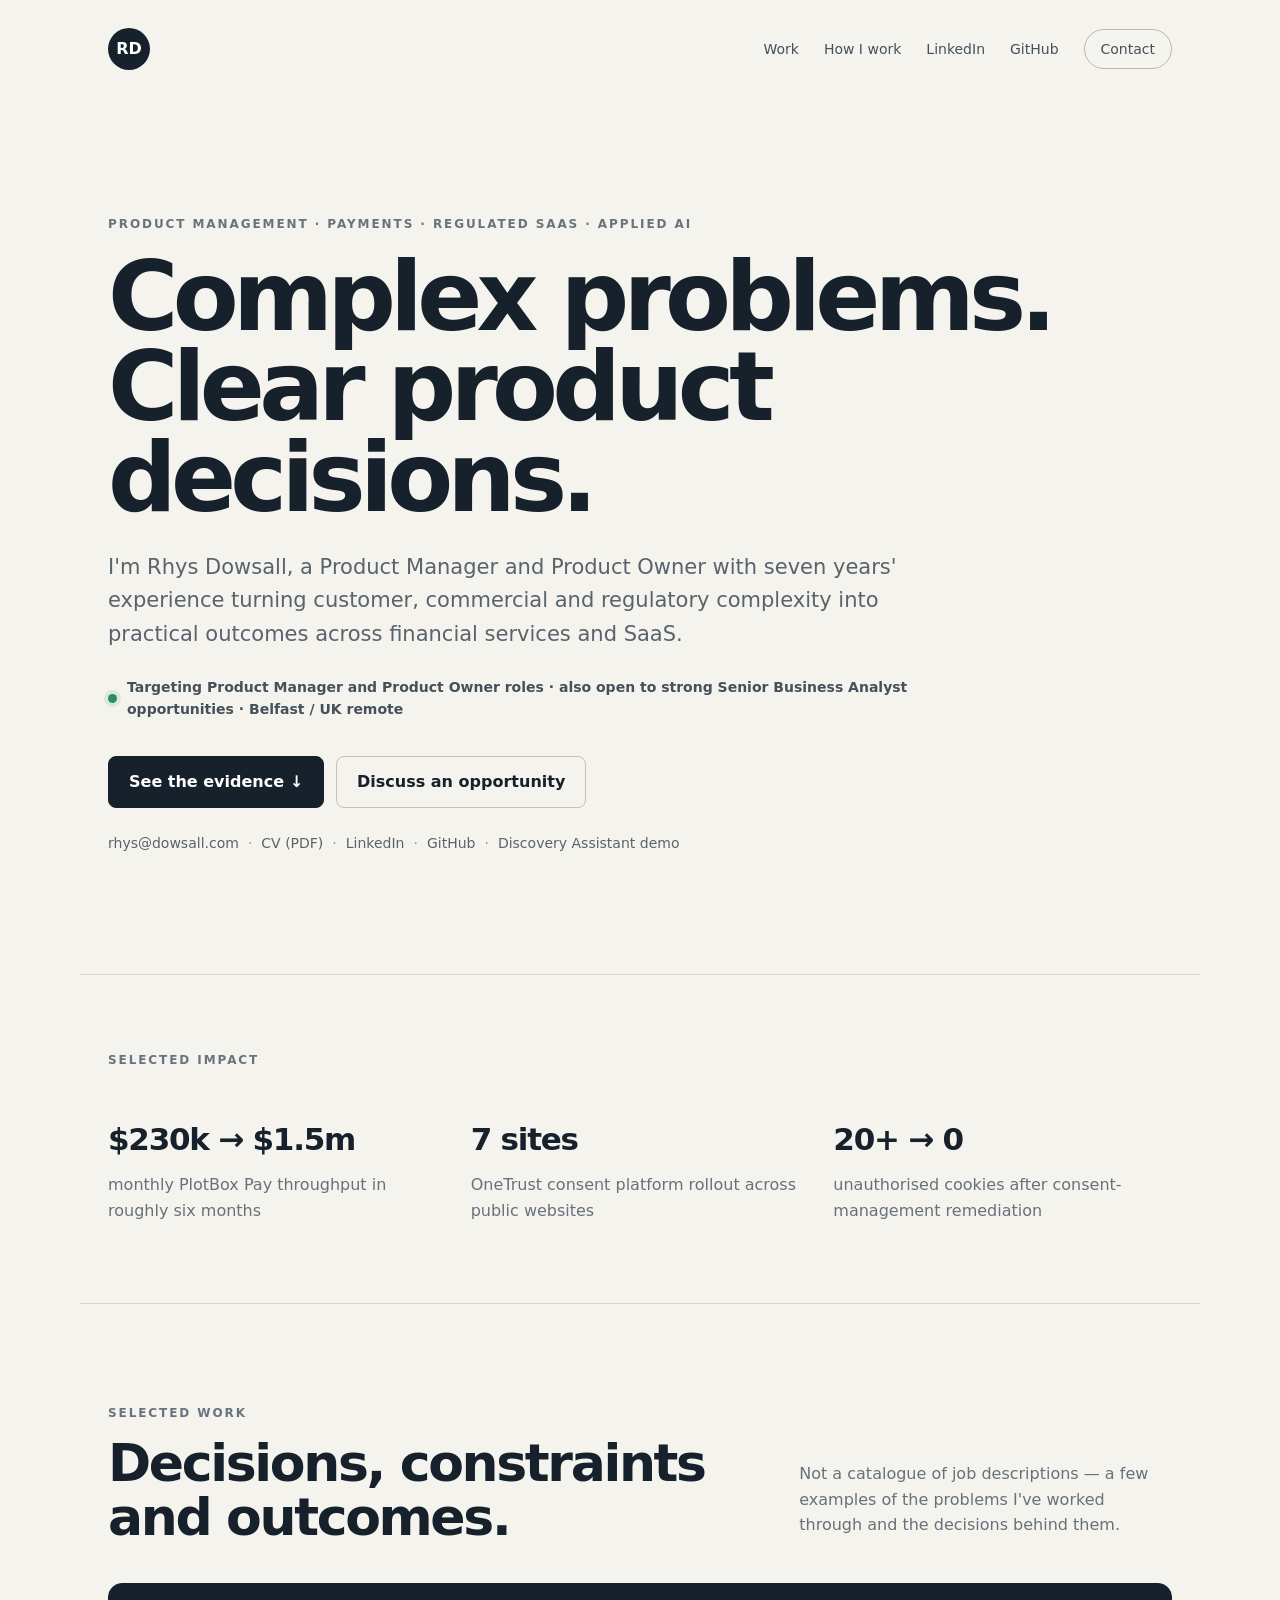
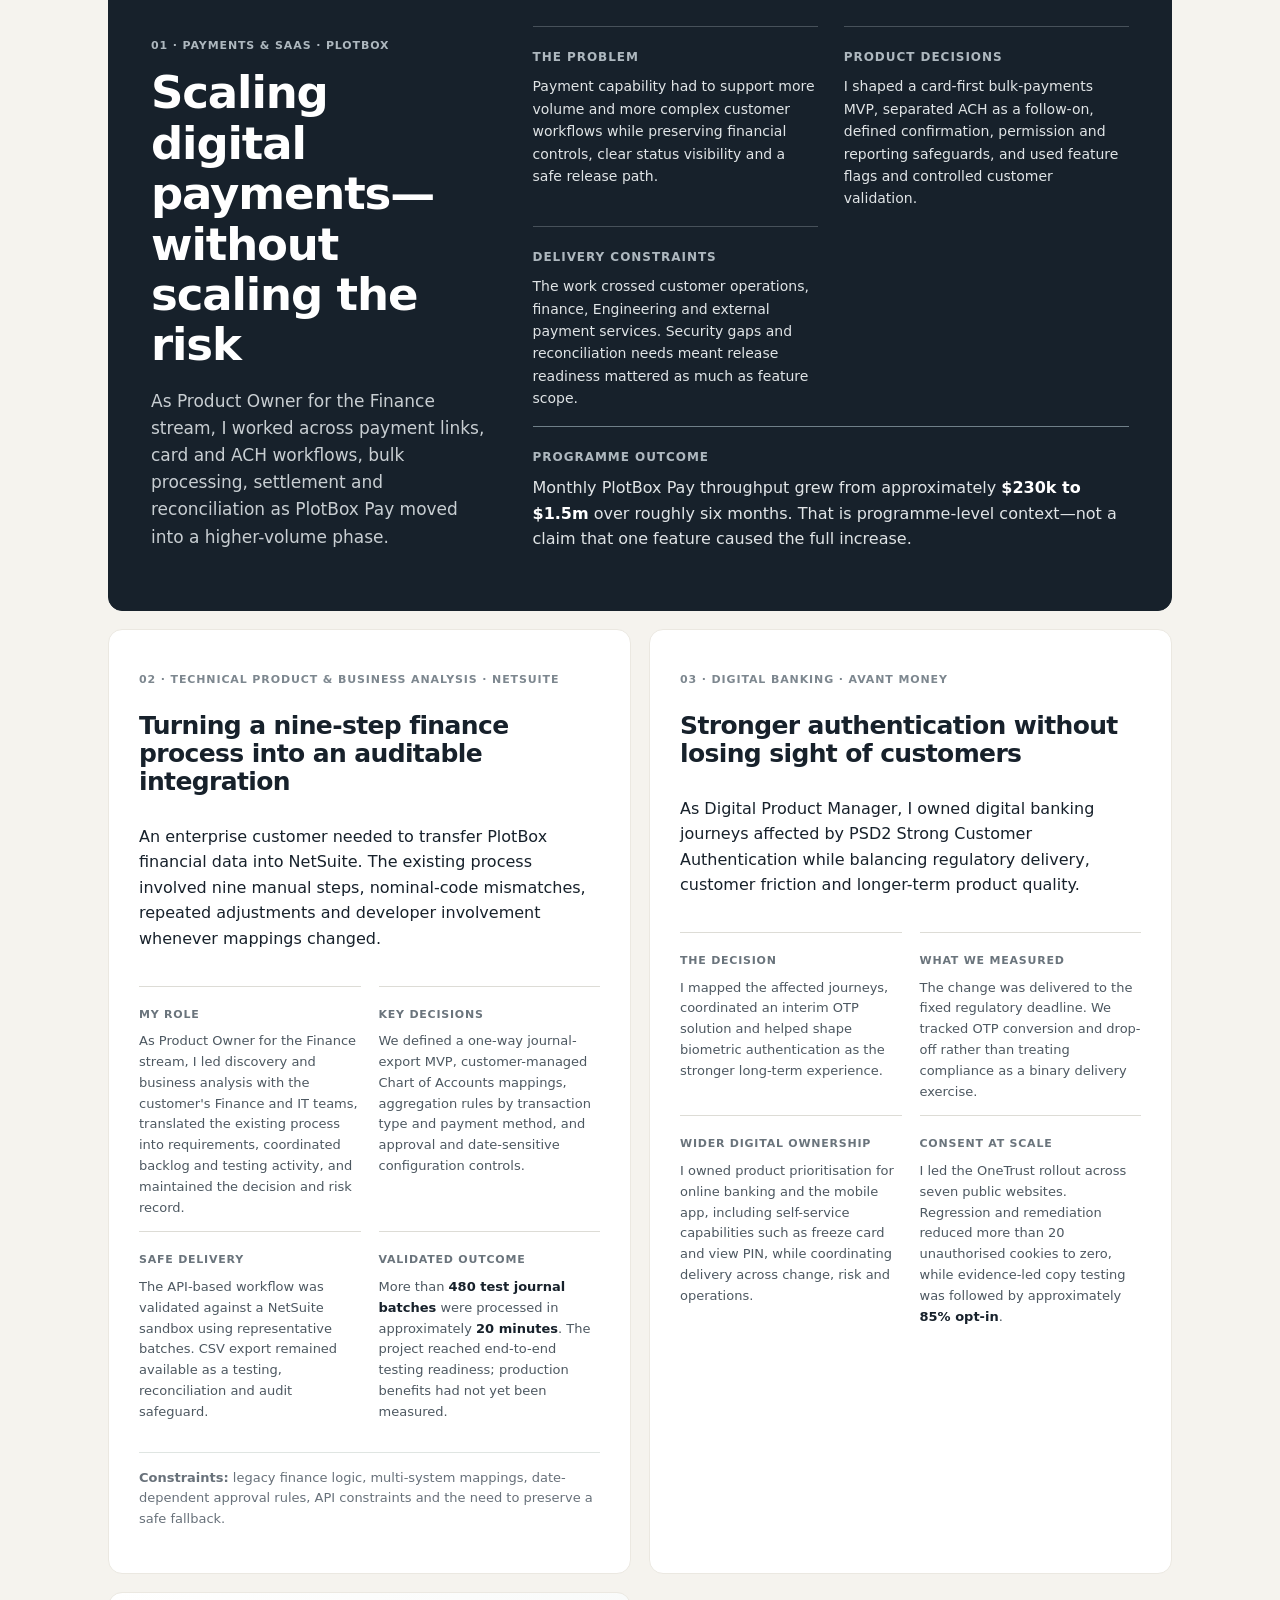
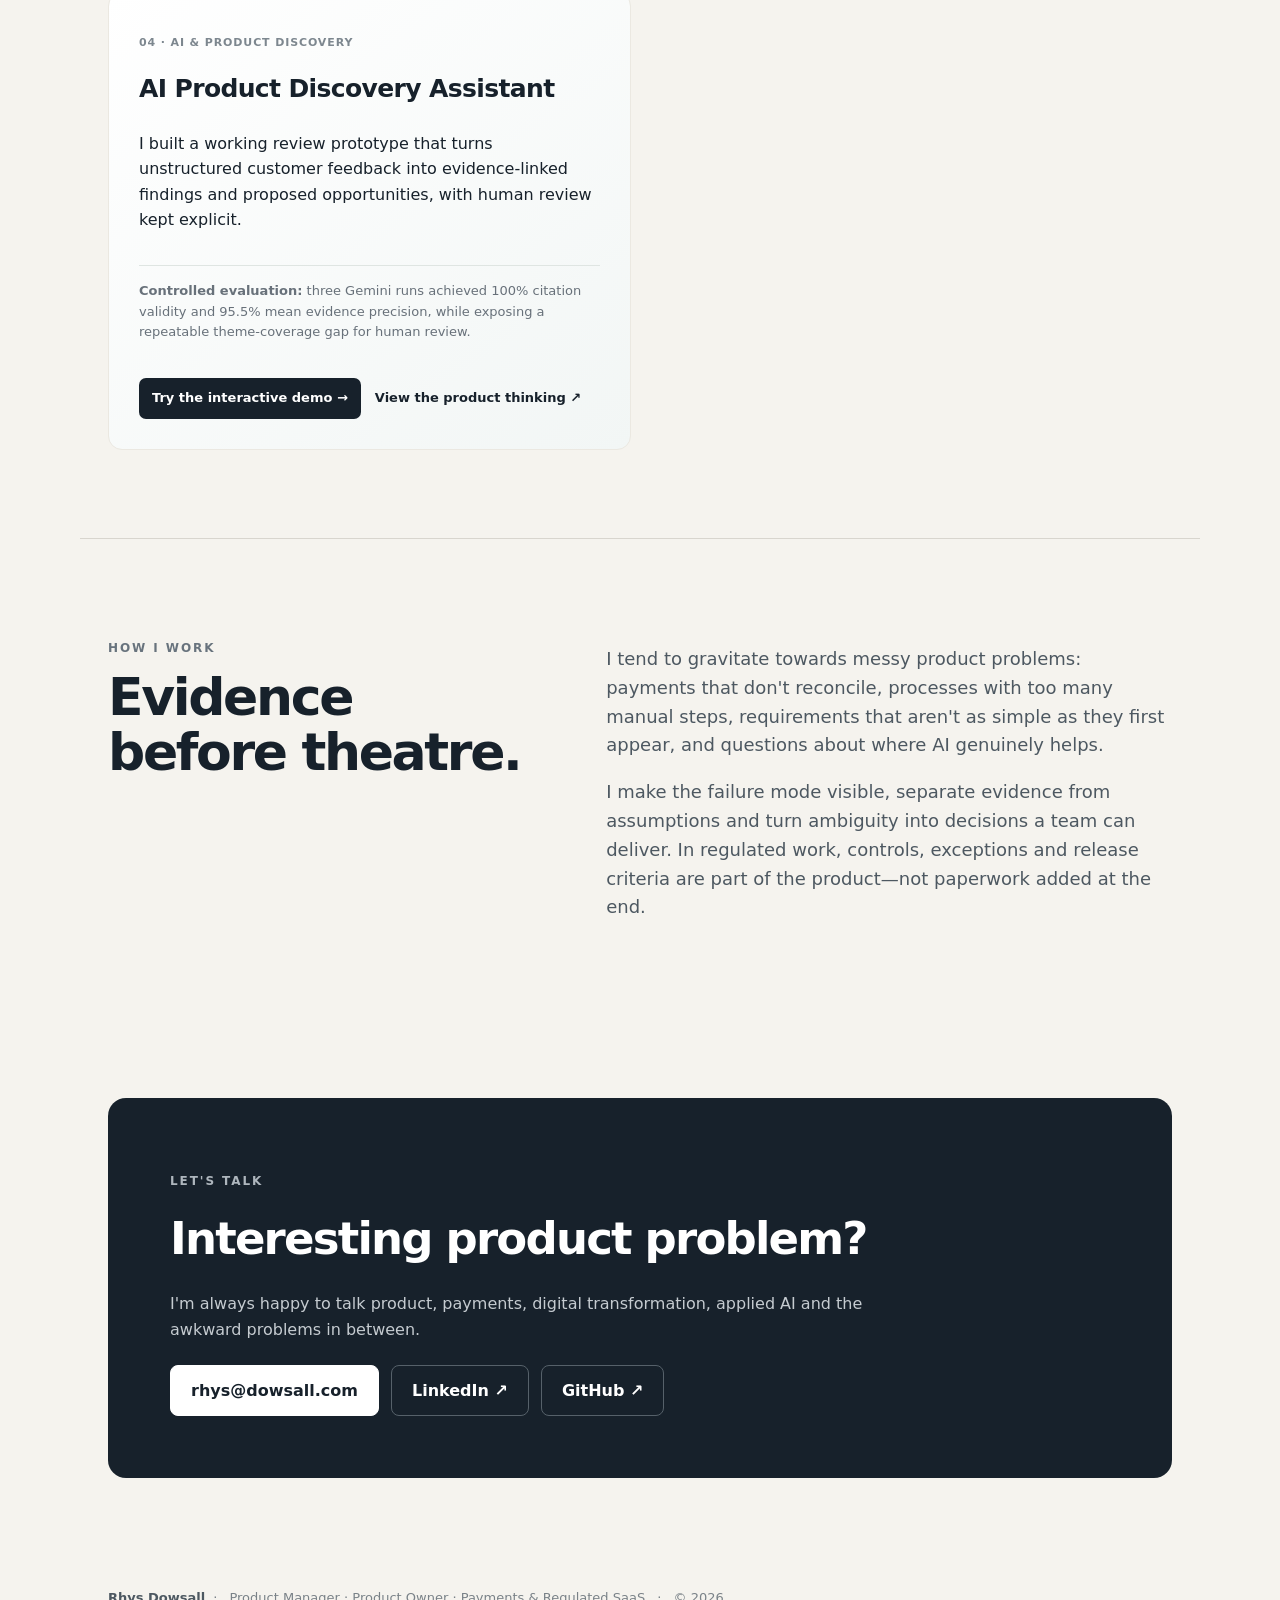
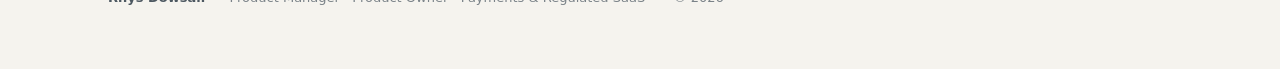
==== commit 82384316: "Replace consent headline metric with verified control outcome" ====
--- a/index.html
+++ b/index.html
@@ -86,7 +86,7 @@
       <div class="metrics">
         <article><strong>$230k → $1.5m</strong><span>monthly PlotBox Pay throughput in roughly six months</span></article>
         <article><strong>7 sites</strong><span>OneTrust consent platform rollout across public websites</span></article>
-        <article><strong>~85%</strong><span>cookie-consent opt-in observed after evidence-led copy testing</span></article>
+        <article><strong>20+ → 0</strong><span>unauthorised cookies after consent-management remediation</span></article>
       </div>
     </section>
 
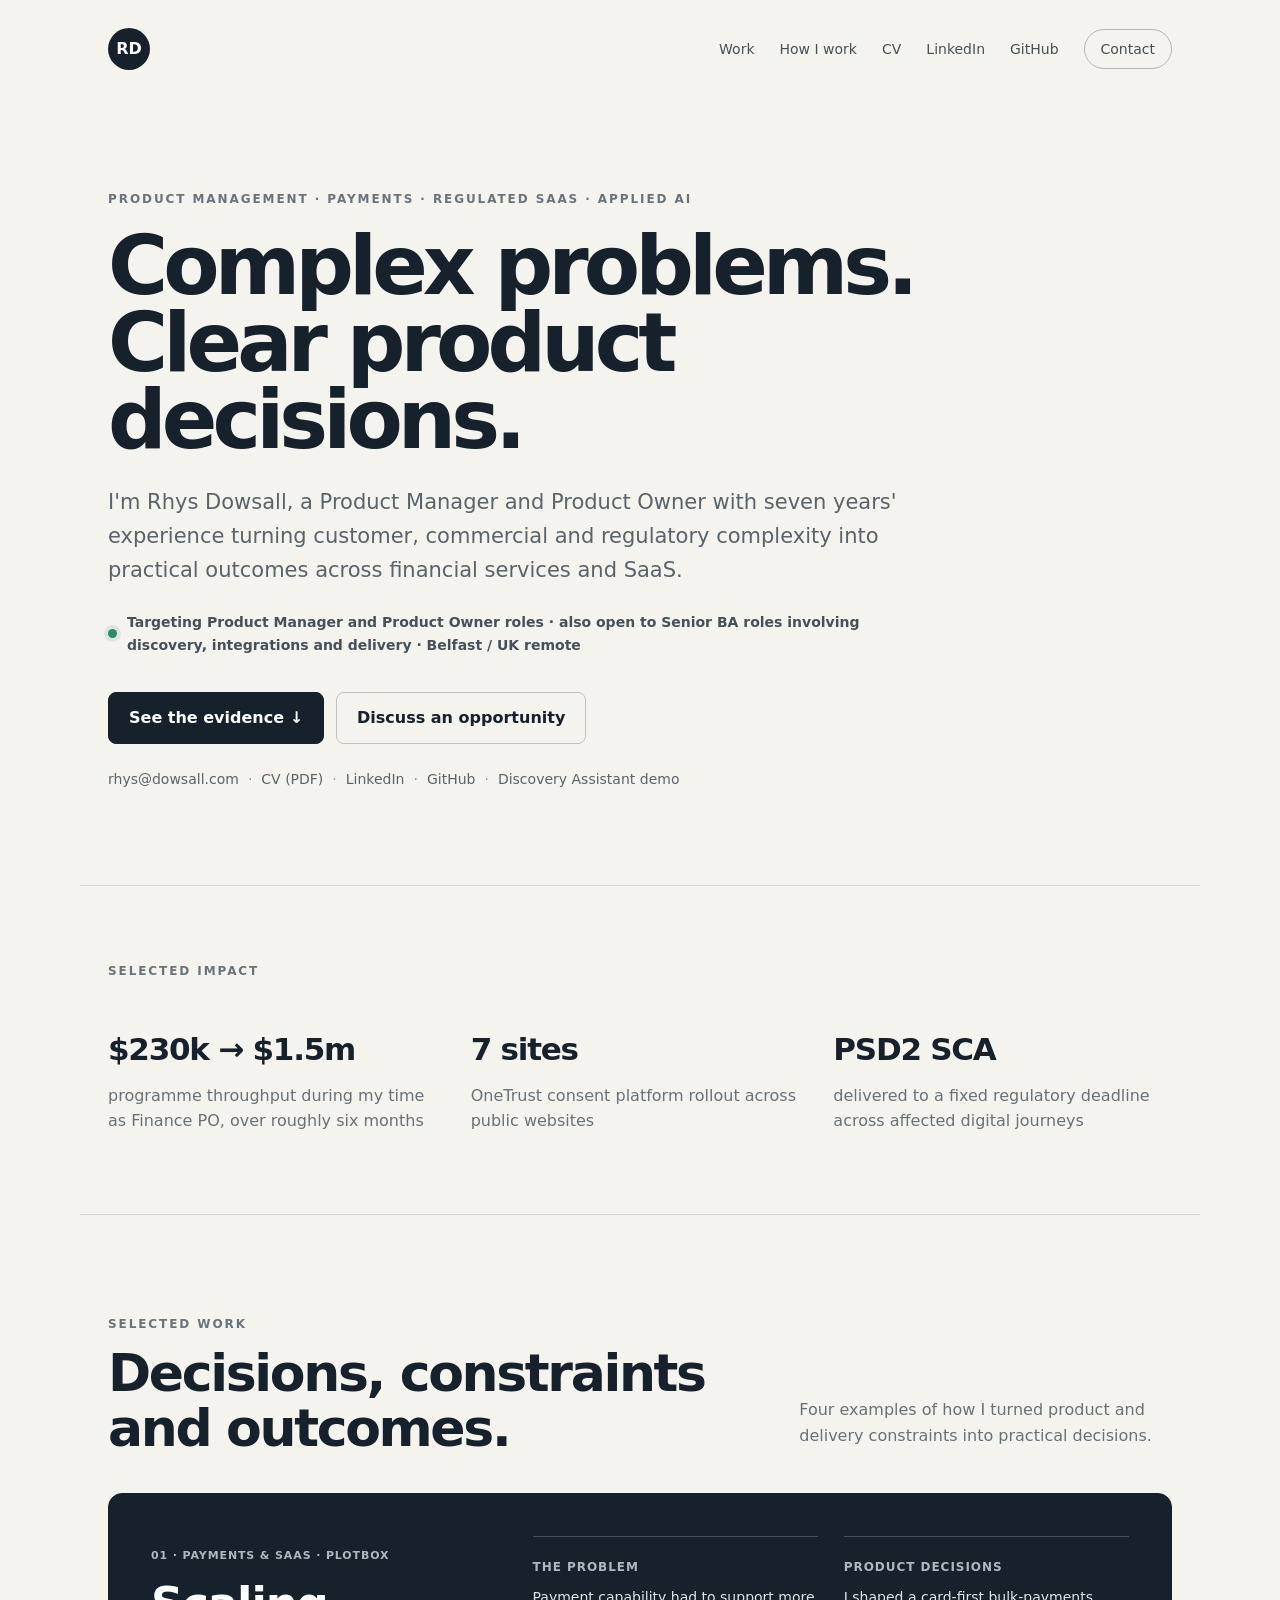
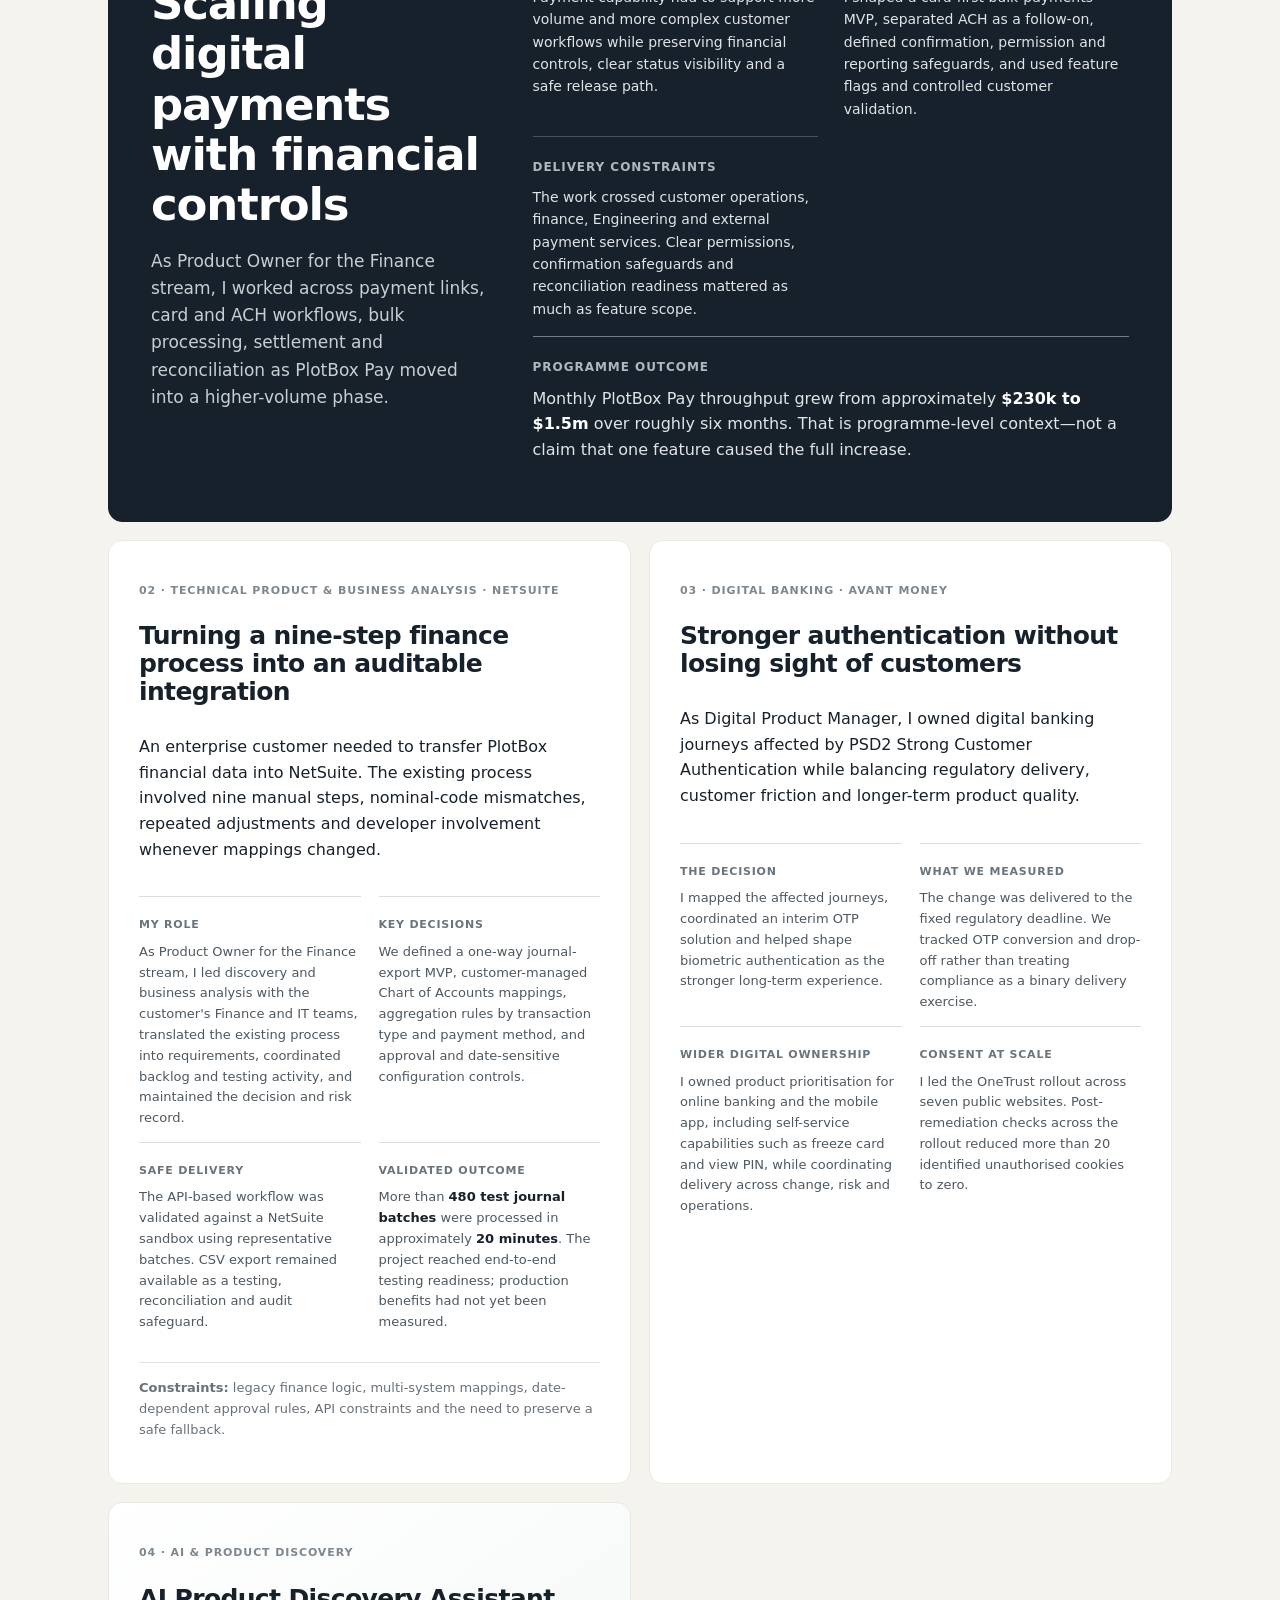
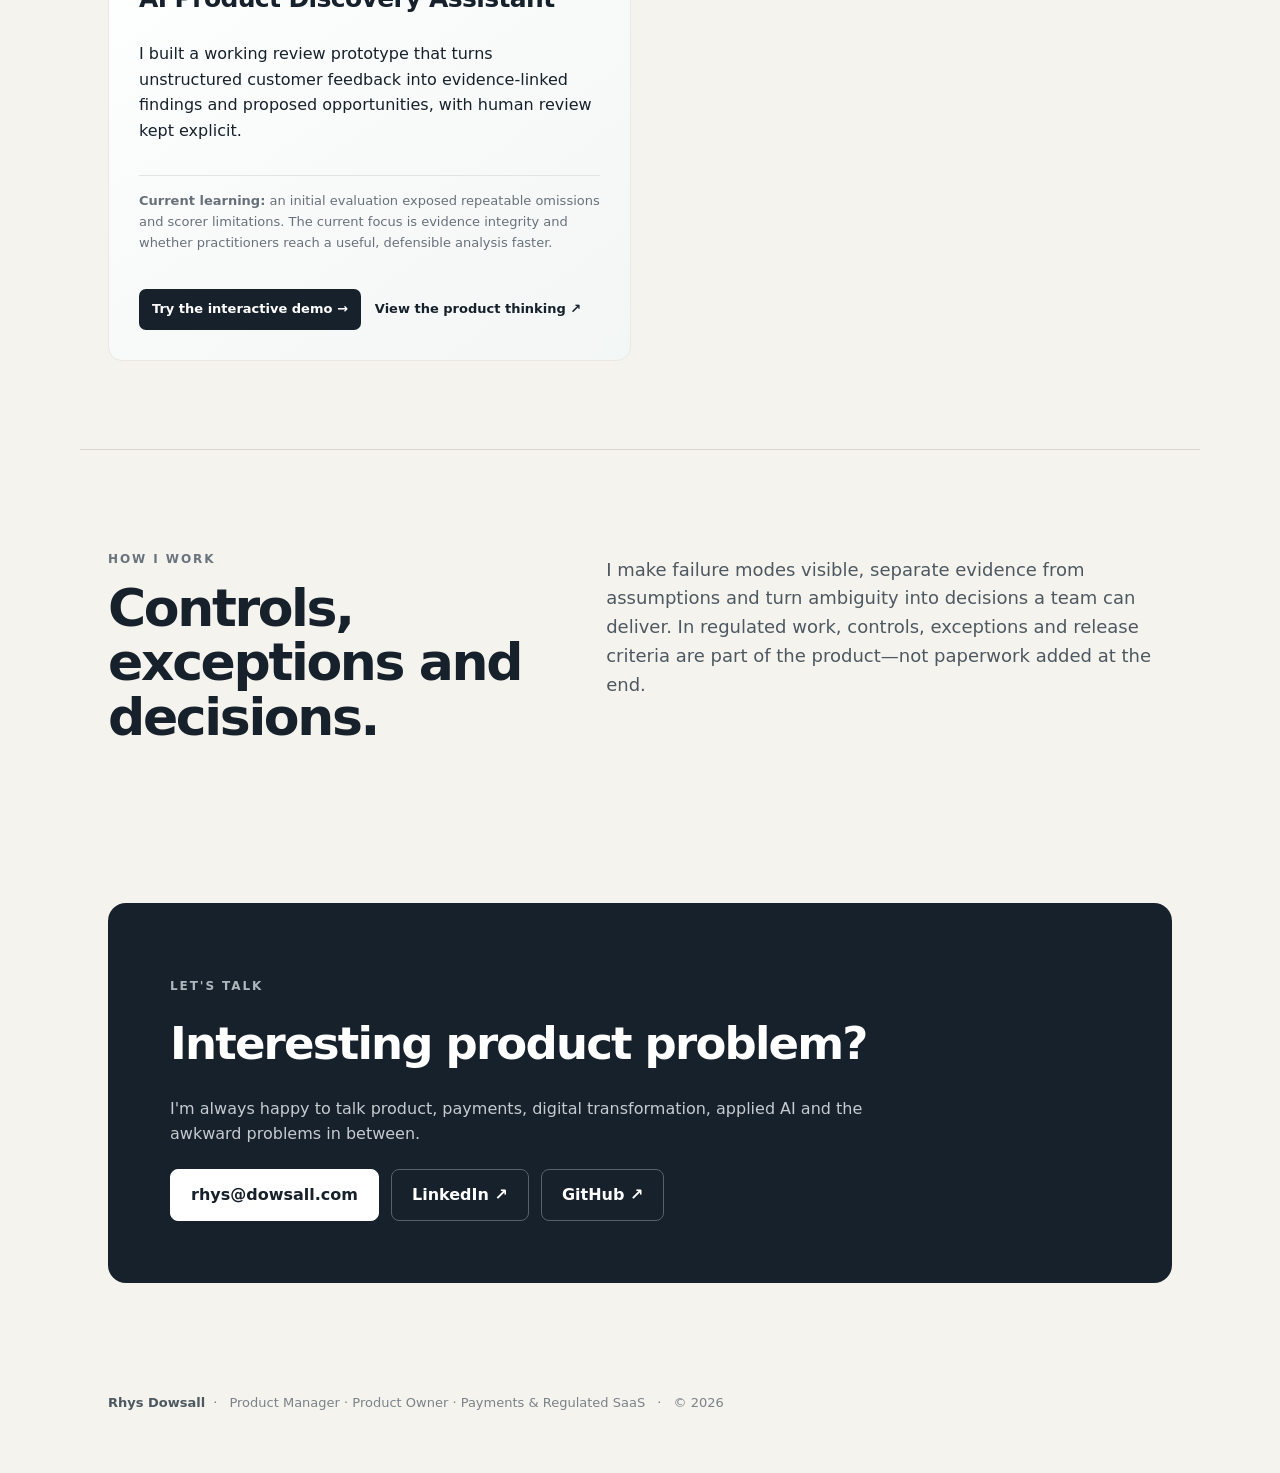
==== commit ee7be592: "Align portfolio claims and repair recruiter paths" ====
--- a/index.html
+++ b/index.html
@@ -18,8 +18,8 @@
   <meta name="twitter:image" content="https://dowsall.com/social-card.png">
   <title>Rhys Dowsall | Product Manager — Payments, SaaS & Applied AI</title>
   <link rel="icon" href="favicon.svg" type="image/svg+xml">
-  <link rel="stylesheet" href="style.css?v=20260921-1">
-  <link rel="stylesheet" href="case-study.css?v=20260920-1">
+  <link rel="stylesheet" href="style.css?v=20260925-1">
+  <link rel="stylesheet" href="case-study.css?v=20260925-1">
   <script type="application/ld+json">
   {
     "@context": "https://schema.org",
@@ -42,6 +42,7 @@
     <nav aria-label="Primary navigation">
       <a href="#work">Work</a>
       <a href="#approach">How I work</a>
+      <a href="Rhys-Dowsall-CV.pdf" target="_blank" rel="noopener">CV</a>
       <a href="https://www.linkedin.com/in/dowsall/" target="_blank" rel="noopener">LinkedIn</a>
       <a href="https://github.com/rhys205-dotcom" target="_blank" rel="noopener">GitHub</a>
       <a class="contact" href="mailto:rhys@dowsall.com">Contact</a>
@@ -51,6 +52,7 @@
       <div>
         <a href="#work">Work</a>
         <a href="#approach">How I work</a>
+      <a href="Rhys-Dowsall-CV.pdf" target="_blank" rel="noopener">CV</a>
         <a href="https://www.linkedin.com/in/dowsall/" target="_blank" rel="noopener">LinkedIn ↗</a>
         <a href="https://github.com/rhys205-dotcom" target="_blank" rel="noopener">GitHub ↗</a>
         <a href="mailto:rhys@dowsall.com">Contact</a>
@@ -63,7 +65,7 @@
       <p class="eyebrow">PRODUCT MANAGEMENT · PAYMENTS · REGULATED SAAS · APPLIED AI</p>
       <h1>Complex problems.<br>Clear product decisions.</h1>
       <p class="intro">I'm Rhys Dowsall, a Product Manager and Product Owner with seven years' experience turning customer, commercial and regulatory complexity into practical outcomes across financial services and SaaS.</p>
-      <p class="availability"><span aria-hidden="true"></span>Targeting Product Manager and Product Owner roles · also open to strong Senior Business Analyst opportunities · Belfast / UK remote</p>
+      <p class="availability"><span aria-hidden="true"></span>Targeting Product Manager and Product Owner roles · also open to Senior BA roles involving discovery, integrations and delivery · Belfast / UK remote</p>
       <div class="actions">
         <a class="button primary" href="#work">See the evidence ↓</a>
         <a class="button" href="mailto:rhys@dowsall.com?subject=Product%20opportunity">Discuss an opportunity</a>
@@ -84,9 +86,9 @@
     <section id="impact" class="section impact-section">
       <p class="section-label">SELECTED IMPACT</p>
       <div class="metrics">
-        <article><strong>$230k → $1.5m</strong><span>monthly PlotBox Pay throughput in roughly six months</span></article>
+        <article><strong>$230k → $1.5m</strong><span>programme throughput during my time as Finance PO, over roughly six months</span></article>
         <article><strong>7 sites</strong><span>OneTrust consent platform rollout across public websites</span></article>
-        <article><strong>20+ → 0</strong><span>unauthorised cookies after consent-management remediation</span></article>
+        <article><strong>PSD2 SCA</strong><span>delivered to a fixed regulatory deadline across affected digital journeys</span></article>
       </div>
     </section>
 
@@ -96,13 +98,13 @@
           <p class="section-label">SELECTED WORK</p>
           <h2>Decisions, constraints and outcomes.</h2>
         </div>
-        <p>Not a catalogue of job descriptions — a few examples of the problems I've worked through and the decisions behind them.</p>
+        <p>Four examples of how I turned product and delivery constraints into practical decisions.</p>
       </div>
       <div class="cases">
         <article class="featured-case">
           <div class="case-intro">
             <p class="number">01 · PAYMENTS & SAAS · PLOTBOX</p>
-            <h3>Scaling digital payments—without scaling the risk</h3>
+            <h3>Scaling digital payments with financial controls</h3>
             <p>As Product Owner for the Finance stream, I worked across payment links, card and ACH workflows, bulk processing, settlement and reconciliation as PlotBox Pay moved into a higher-volume phase.</p>
           </div>
           <div class="case-details">
@@ -116,7 +118,7 @@
             </div>
             <div>
               <strong>Delivery constraints</strong>
-              <p>The work crossed customer operations, finance, Engineering and external payment services. Security gaps and reconciliation needs meant release readiness mattered as much as feature scope.</p>
+              <p>The work crossed customer operations, finance, Engineering and external payment services. Clear permissions, confirmation safeguards and reconciliation readiness mattered as much as feature scope.</p>
             </div>
             <div class="case-outcome">
               <strong>Programme outcome</strong>
@@ -167,7 +169,7 @@
             </div>
             <div>
               <strong>Consent at scale</strong>
-              <p>I led the OneTrust rollout across seven public websites. Regression and remediation reduced more than 20 unauthorised cookies to zero, while evidence-led copy testing was followed by approximately <b>85% opt-in</b>.</p>
+              <p>I led the OneTrust rollout across seven public websites. Post-remediation checks across the rollout reduced more than 20 identified unauthorised cookies to zero.</p>
             </div>
           </div>
         </article>
@@ -175,7 +177,7 @@
           <p class="number">04 · AI &amp; PRODUCT DISCOVERY</p>
           <h3>AI Product Discovery Assistant</h3>
           <p>I built a working review prototype that turns unstructured customer feedback into evidence-linked findings and proposed opportunities, with human review kept explicit.</p>
-          <p class="project-context"><strong>Controlled evaluation:</strong> three Gemini runs achieved 100% citation validity and 95.5% mean evidence precision, while exposing a repeatable theme-coverage gap for human review.</p>
+          <p class="project-context"><strong>Current learning:</strong> an initial evaluation exposed repeatable omissions and scorer limitations. The current focus is evidence integrity and whether practitioners reach a useful, defensible analysis faster.</p>
           <div class="project-links">
             <a class="demo-link" href="discovery-assistant.html">Try the interactive demo →</a>
             <a class="text-link" href="https://github.com/rhys205-dotcom/ai-product-discovery-assistant" target="_blank" rel="noopener">View the product thinking ↗</a>
@@ -187,11 +189,10 @@
     <section id="approach" class="section split">
       <div>
         <p class="section-label">HOW I WORK</p>
-        <h2>Evidence before theatre.</h2>
+        <h2>Controls, exceptions and decisions.</h2>
       </div>
       <div class="copy">
-        <p>I tend to gravitate towards messy product problems: payments that don't reconcile, processes with too many manual steps, requirements that aren't as simple as they first appear, and questions about where AI genuinely helps.</p>
-        <p>I make the failure mode visible, separate evidence from assumptions and turn ambiguity into decisions a team can deliver. In regulated work, controls, exceptions and release criteria are part of the product—not paperwork added at the end.</p>
+        <p>I make failure modes visible, separate evidence from assumptions and turn ambiguity into decisions a team can deliver. In regulated work, controls, exceptions and release criteria are part of the product—not paperwork added at the end.</p>
       </div>
     </section>
 
--- a/style.css
+++ b/style.css
@@ -1 +1 @@
-*{box-sizing:border-box}html{scroll-behavior:smooth}body{margin:0;background:#f5f3ee;color:#17212b;font-family:Inter,ui-sans-serif,system-ui,-apple-system,BlinkMacSystemFont,"Segoe UI",sans-serif;line-height:1.6}.skip-link{position:fixed;left:20px;top:-80px;z-index:100;background:#17212b;color:#fff;padding:10px 16px;border-radius:6px}.skip-link:focus{top:16px}.nav{max-width:1120px;margin:auto;padding:28px;display:flex;justify-content:space-between;align-items:center}.brand{width:42px;height:42px;border-radius:50%;background:#17212b;color:#fff;display:grid;place-items:center;text-decoration:none;font-weight:800}.nav nav{display:flex;gap:25px;align-items:center}.nav nav a{color:#45505a;text-decoration:none;font-size:14px}.nav nav a:hover,.quick-links a:hover,.text-link:hover{text-decoration:underline;text-underline-offset:4px}.nav nav .contact{border:1px solid #b9b7b1;border-radius:30px;padding:8px 16px}.mobile-menu{display:none;position:relative}.hero{max-width:1120px;margin:auto;padding:105px 28px 120px}.eyebrow,.section-label{font-size:12px;font-weight:800;letter-spacing:.16em;color:#68737d}.hero h1{font-size:clamp(52px,8.3vw,96px);letter-spacing:-.06em;line-height:.94;margin:18px 0 28px;max-width:970px}.intro{font-size:21px;max-width:800px;color:#59636c}.availability{display:flex;align-items:center;gap:10px;max-width:820px;margin:24px 0 0;color:#45505a;font-size:14px;font-weight:650}.availability span{width:9px;height:9px;border-radius:50%;background:#2e8b67;box-shadow:0 0 0 4px rgba(46,139,103,.12);flex:0 0 auto}.actions{display:flex;gap:12px;margin-top:36px;flex-wrap:wrap}.button{display:inline-block;padding:12px 20px;border:1px solid #c3c1bb;border-radius:8px;text-decoration:none;color:#17212b;font-weight:700}.primary{background:#17212b;color:#fff;border-color:#17212b}.quick-links{display:flex;gap:9px;align-items:center;margin-top:24px;color:#8b9297;font-size:14px;flex-wrap:wrap}.quick-links a{color:#59636c;text-decoration:none}.section{max-width:1120px;margin:auto;padding:88px 28px;border-top:1px solid #d8d5ce}.impact-section{padding-top:64px;padding-bottom:64px}.metrics{display:grid;grid-template-columns:repeat(3,1fr);gap:24px;margin-top:28px}.metrics article{padding:16px 0}.metrics strong{display:block;font-size:31px;letter-spacing:-.04em}.metrics span{display:block;color:#68717a;margin-top:8px}.section-heading{display:grid;grid-template-columns:1.25fr .75fr;gap:70px;align-items:end}.section-heading h2,.split h2{font-size:clamp(36px,5vw,52px);line-height:1.05;letter-spacing:-.045em;margin:10px 0 0}.section-heading>p{color:#66717a;margin:0 0 7px}.cases{display:grid;grid-template-columns:repeat(3,1fr);gap:18px;margin-top:38px}.cases article{background:#fff;border:1px solid #ebe8e1;border-radius:14px;padding:30px;min-height:340px;display:flex;flex-direction:column}.cases h3{font-size:25px;line-height:1.12;letter-spacing:-.025em;margin:12px 0}.number{font-weight:800;color:#7d878f;font-size:11px;letter-spacing:.08em}.result{font-weight:700;margin-top:auto;padding-top:25px}.ai-card{background:linear-gradient(145deg,#fff 0%,#f2f6f5 100%)!important}.project-context{font-size:13px;color:#68717a;border-top:1px solid #dfe5e2;padding-top:15px;margin-top:16px}.project-links{display:flex;align-items:center;gap:14px;flex-wrap:wrap;margin-top:auto;padding-top:22px}.project-links .text-link{margin:0;padding:0;font-size:13px}.demo-link{display:inline-block;background:#17212b;color:#fff;border-radius:7px;padding:10px 13px;text-decoration:none;font-size:13px;font-weight:800}.demo-link:hover{background:#293b4a}.text-link{margin-top:auto;padding-top:25px;color:#17212b;font-weight:800;text-decoration:none}.split{display:grid;grid-template-columns:.85fr 1.15fr;gap:80px}.copy{font-size:18px;color:#4d5861}.cta{max-width:1064px;margin:70px auto;background:#17212b;color:#fff;border-radius:18px;padding:62px}.cta .section-label{color:#aeb6bd}.cta h2{font-size:45px;letter-spacing:-.04em;margin:10px 0}.cta p{color:#c5cbd0;max-width:700px}.cta .actions{margin-top:22px}.inverse{background:#fff;color:#17212b;border-color:#fff}.dark-outline{border-color:#56616a;color:#fff}footer{max-width:1120px;margin:auto;padding:40px 28px 60px;color:#7a8288;font-size:13px}footer strong{color:#4d5861}footer span{padding:0 8px}@media(max-width:900px){.nav nav{display:none}.mobile-menu{display:block}.mobile-menu summary{list-style:none;border:1px solid #b9b7b1;border-radius:30px;padding:8px 16px;color:#45505a;font-size:14px;cursor:pointer}.mobile-menu summary::-webkit-details-marker{display:none}.mobile-menu[open] summary{background:#17212b;color:#fff;border-color:#17212b}.mobile-menu div{position:absolute;right:0;top:50px;z-index:20;width:210px;background:#fff;border:1px solid #dedbd4;border-radius:12px;padding:10px;box-shadow:0 18px 45px rgba(23,33,43,.15)}.mobile-menu a{display:block;padding:10px 12px;color:#17212b;text-decoration:none;border-radius:7px}.mobile-menu a:hover,.mobile-menu a:focus{background:#f1efe9}.hero{padding-top:70px;padding-bottom:85px}.metrics,.cases,.split,.section-heading{grid-template-columns:1fr}.metrics{gap:0}.section-heading,.split{gap:25px}.cases article{min-height:0}.cta{margin:35px 18px;padding:40px 25px}.cta h2{font-size:34px}}@media(max-width:520px){.nav{padding:22px}.hero{padding-left:22px;padding-right:22px}.hero h1{font-size:50px}.hero .intro{font-size:18px}.availability{align-items:flex-start}.availability span{margin-top:7px}.section{padding:70px 22px}.metrics strong{font-size:29px}.cta{padding:34px 22px}}
+*{box-sizing:border-box}html{scroll-behavior:smooth}body{margin:0;background:#f5f3ee;color:#17212b;font-family:Inter,ui-sans-serif,system-ui,-apple-system,BlinkMacSystemFont,"Segoe UI",sans-serif;line-height:1.6}.skip-link{position:fixed;left:20px;top:-80px;z-index:100;background:#17212b;color:#fff;padding:10px 16px;border-radius:6px}.skip-link:focus{top:16px}.nav{max-width:1120px;margin:auto;padding:28px;display:flex;justify-content:space-between;align-items:center}.brand{width:42px;height:42px;border-radius:50%;background:#17212b;color:#fff;display:grid;place-items:center;text-decoration:none;font-weight:800}.nav nav{display:flex;gap:25px;align-items:center}.nav nav a{color:#45505a;text-decoration:none;font-size:14px}.nav nav a:hover,.quick-links a:hover,.text-link:hover{text-decoration:underline;text-underline-offset:4px}.nav nav .contact{border:1px solid #b9b7b1;border-radius:30px;padding:8px 16px}.mobile-menu{display:none;position:relative}.hero{max-width:1120px;margin:auto;padding:80px 28px 95px}.eyebrow,.section-label{font-size:12px;font-weight:800;letter-spacing:.16em;color:#68737d}.hero h1{font-size:clamp(46px,7vw,82px);letter-spacing:-.06em;line-height:.94;margin:18px 0 28px;max-width:970px}.intro{font-size:21px;max-width:800px;color:#59636c}.availability{display:flex;align-items:center;gap:10px;max-width:820px;margin:24px 0 0;color:#45505a;font-size:14px;font-weight:650}.availability span{width:9px;height:9px;border-radius:50%;background:#2e8b67;box-shadow:0 0 0 4px rgba(46,139,103,.12);flex:0 0 auto}.actions{display:flex;gap:12px;margin-top:36px;flex-wrap:wrap}.button{display:inline-block;padding:12px 20px;border:1px solid #c3c1bb;border-radius:8px;text-decoration:none;color:#17212b;font-weight:700}.primary{background:#17212b;color:#fff;border-color:#17212b}.quick-links{display:flex;gap:9px;align-items:center;margin-top:24px;color:#8b9297;font-size:14px;flex-wrap:wrap}.quick-links a{color:#59636c;text-decoration:none}.section{max-width:1120px;margin:auto;padding:88px 28px;border-top:1px solid #d8d5ce}.impact-section{padding-top:64px;padding-bottom:64px}.metrics{display:grid;grid-template-columns:repeat(3,1fr);gap:24px;margin-top:28px}.metrics article{padding:16px 0}.metrics strong{display:block;font-size:31px;letter-spacing:-.04em}.metrics span{display:block;color:#68717a;margin-top:8px}.section-heading{display:grid;grid-template-columns:1.25fr .75fr;gap:70px;align-items:end}.section-heading h2,.split h2{font-size:clamp(36px,5vw,52px);line-height:1.05;letter-spacing:-.045em;margin:10px 0 0}.section-heading>p{color:#66717a;margin:0 0 7px}.cases{display:grid;grid-template-columns:repeat(3,1fr);gap:18px;margin-top:38px}.cases article{background:#fff;border:1px solid #ebe8e1;border-radius:14px;padding:30px;min-height:340px;display:flex;flex-direction:column}.cases h3{font-size:25px;line-height:1.12;letter-spacing:-.025em;margin:12px 0}.number{font-weight:800;color:#7d878f;font-size:11px;letter-spacing:.08em}.result{font-weight:700;margin-top:auto;padding-top:25px}.ai-card{background:linear-gradient(145deg,#fff 0%,#f2f6f5 100%)!important}.project-context{font-size:13px;color:#68717a;border-top:1px solid #dfe5e2;padding-top:15px;margin-top:16px}.project-links{display:flex;align-items:center;gap:14px;flex-wrap:wrap;margin-top:auto;padding-top:22px}.project-links .text-link{margin:0;padding:0;font-size:13px}.demo-link{display:inline-block;background:#17212b;color:#fff;border-radius:7px;padding:10px 13px;text-decoration:none;font-size:13px;font-weight:800}.demo-link:hover{background:#293b4a}.text-link{margin-top:auto;padding-top:25px;color:#17212b;font-weight:800;text-decoration:none}.split{display:grid;grid-template-columns:.85fr 1.15fr;gap:80px}.copy{font-size:18px;color:#4d5861}.cta{max-width:1064px;margin:70px auto;background:#17212b;color:#fff;border-radius:18px;padding:62px}.cta .section-label{color:#aeb6bd}.cta h2{font-size:45px;letter-spacing:-.04em;margin:10px 0}.cta p{color:#c5cbd0;max-width:700px}.cta .actions{margin-top:22px}.inverse{background:#fff;color:#17212b;border-color:#fff}.dark-outline{border-color:#56616a;color:#fff}footer{max-width:1120px;margin:auto;padding:40px 28px 60px;color:#7a8288;font-size:13px}footer strong{color:#4d5861}footer span{padding:0 8px}@media(max-width:900px){.nav nav{display:none}.mobile-menu{display:block}.mobile-menu summary{list-style:none;border:1px solid #b9b7b1;border-radius:30px;padding:8px 16px;color:#45505a;font-size:14px;cursor:pointer}.mobile-menu summary::-webkit-details-marker{display:none}.mobile-menu[open] summary{background:#17212b;color:#fff;border-color:#17212b}.mobile-menu div{position:absolute;right:0;top:50px;z-index:20;width:210px;background:#fff;border:1px solid #dedbd4;border-radius:12px;padding:10px;box-shadow:0 18px 45px rgba(23,33,43,.15)}.mobile-menu a{display:block;padding:10px 12px;color:#17212b;text-decoration:none;border-radius:7px}.mobile-menu a:hover,.mobile-menu a:focus{background:#f1efe9}.hero{padding-top:55px;padding-bottom:70px}.metrics,.cases,.split,.section-heading{grid-template-columns:1fr}.metrics{gap:0}.section-heading,.split{gap:25px}.cases article{min-height:0}.cta{margin:35px 18px;padding:40px 25px}.cta h2{font-size:34px}}@media(max-width:520px){.nav{padding:22px}.hero{padding-left:22px;padding-right:22px}.hero h1{font-size:44px}.hero .intro{font-size:18px}.availability{align-items:flex-start}.availability span{margin-top:7px}.section{padding:70px 22px}.metrics strong{font-size:29px}.cta{padding:34px 22px}}
--- a/case-study.css
+++ b/case-study.css
@@ -67,6 +67,10 @@
 }
 
 @media (max-width: 900px) {
+  .cases {
+    grid-template-columns: 1fr;
+  }
+
   .featured-case {
     grid-template-columns: 1fr;
     gap: 22px;
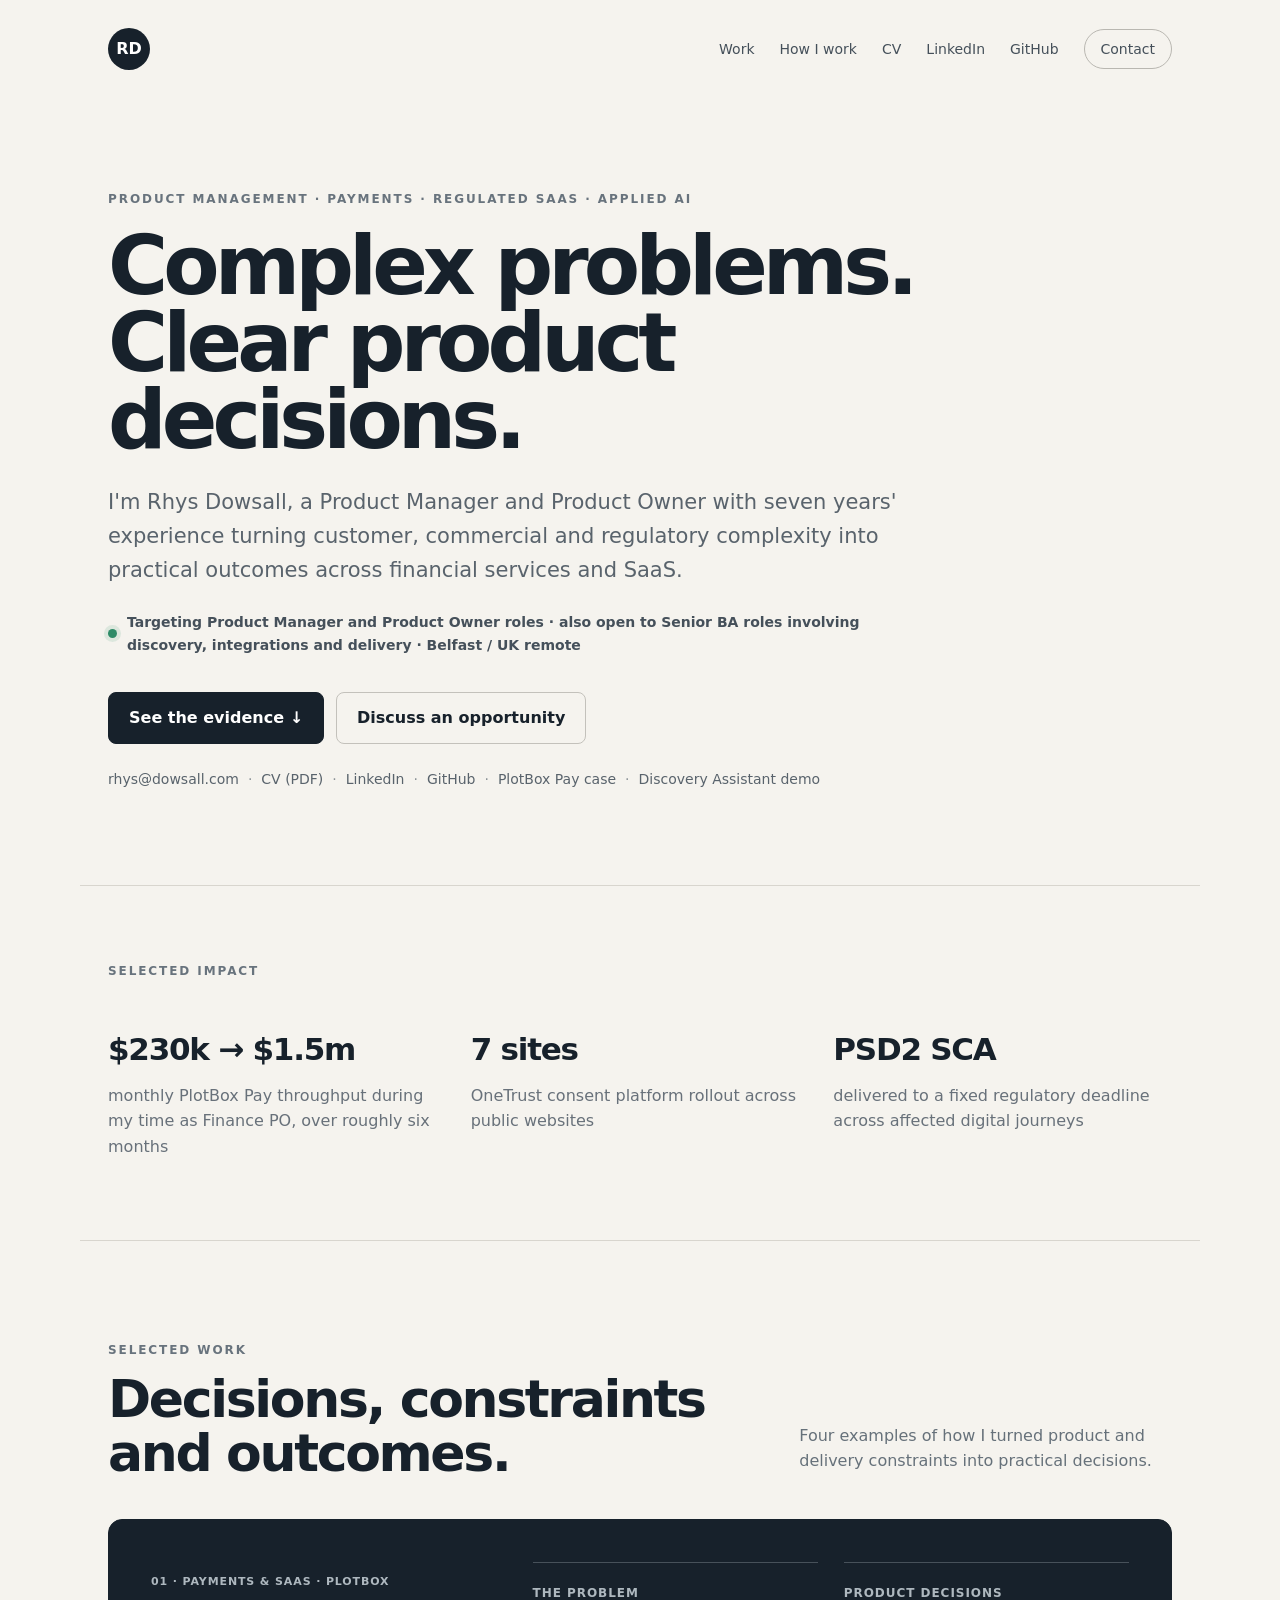
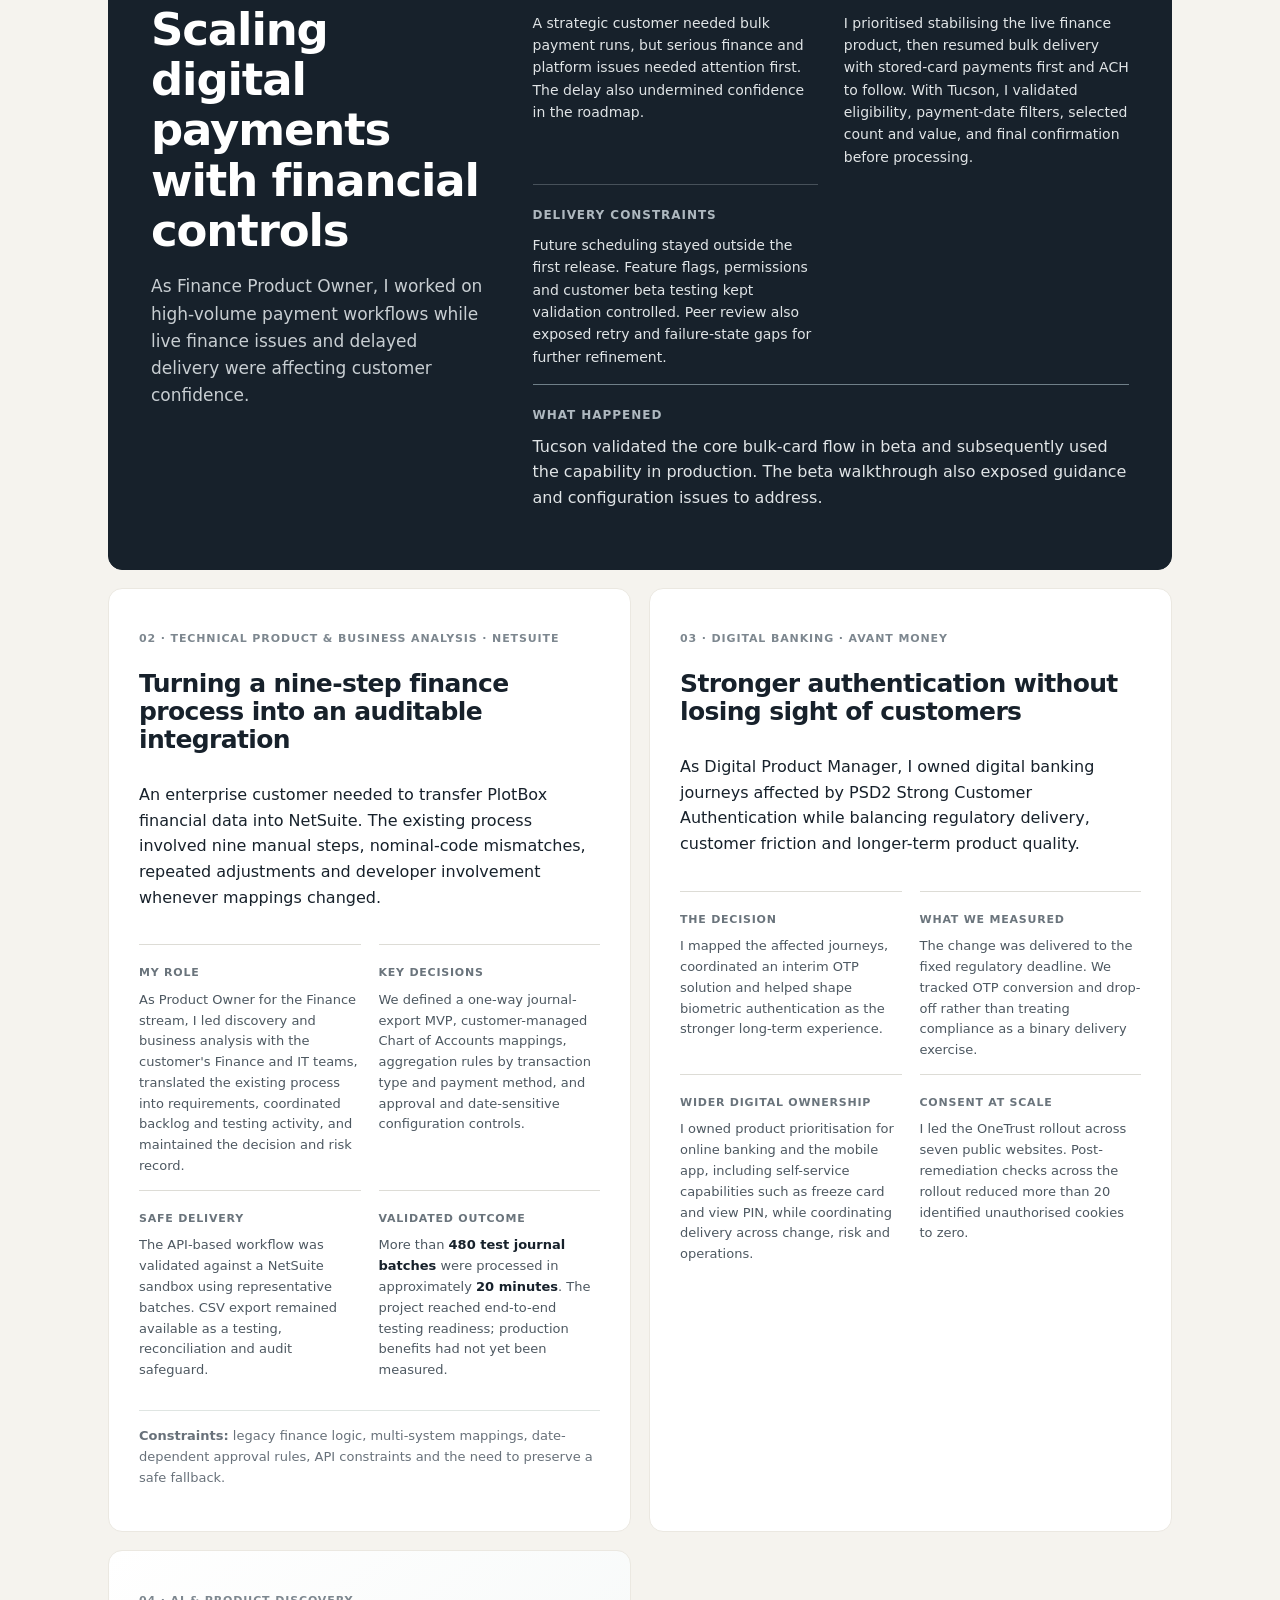
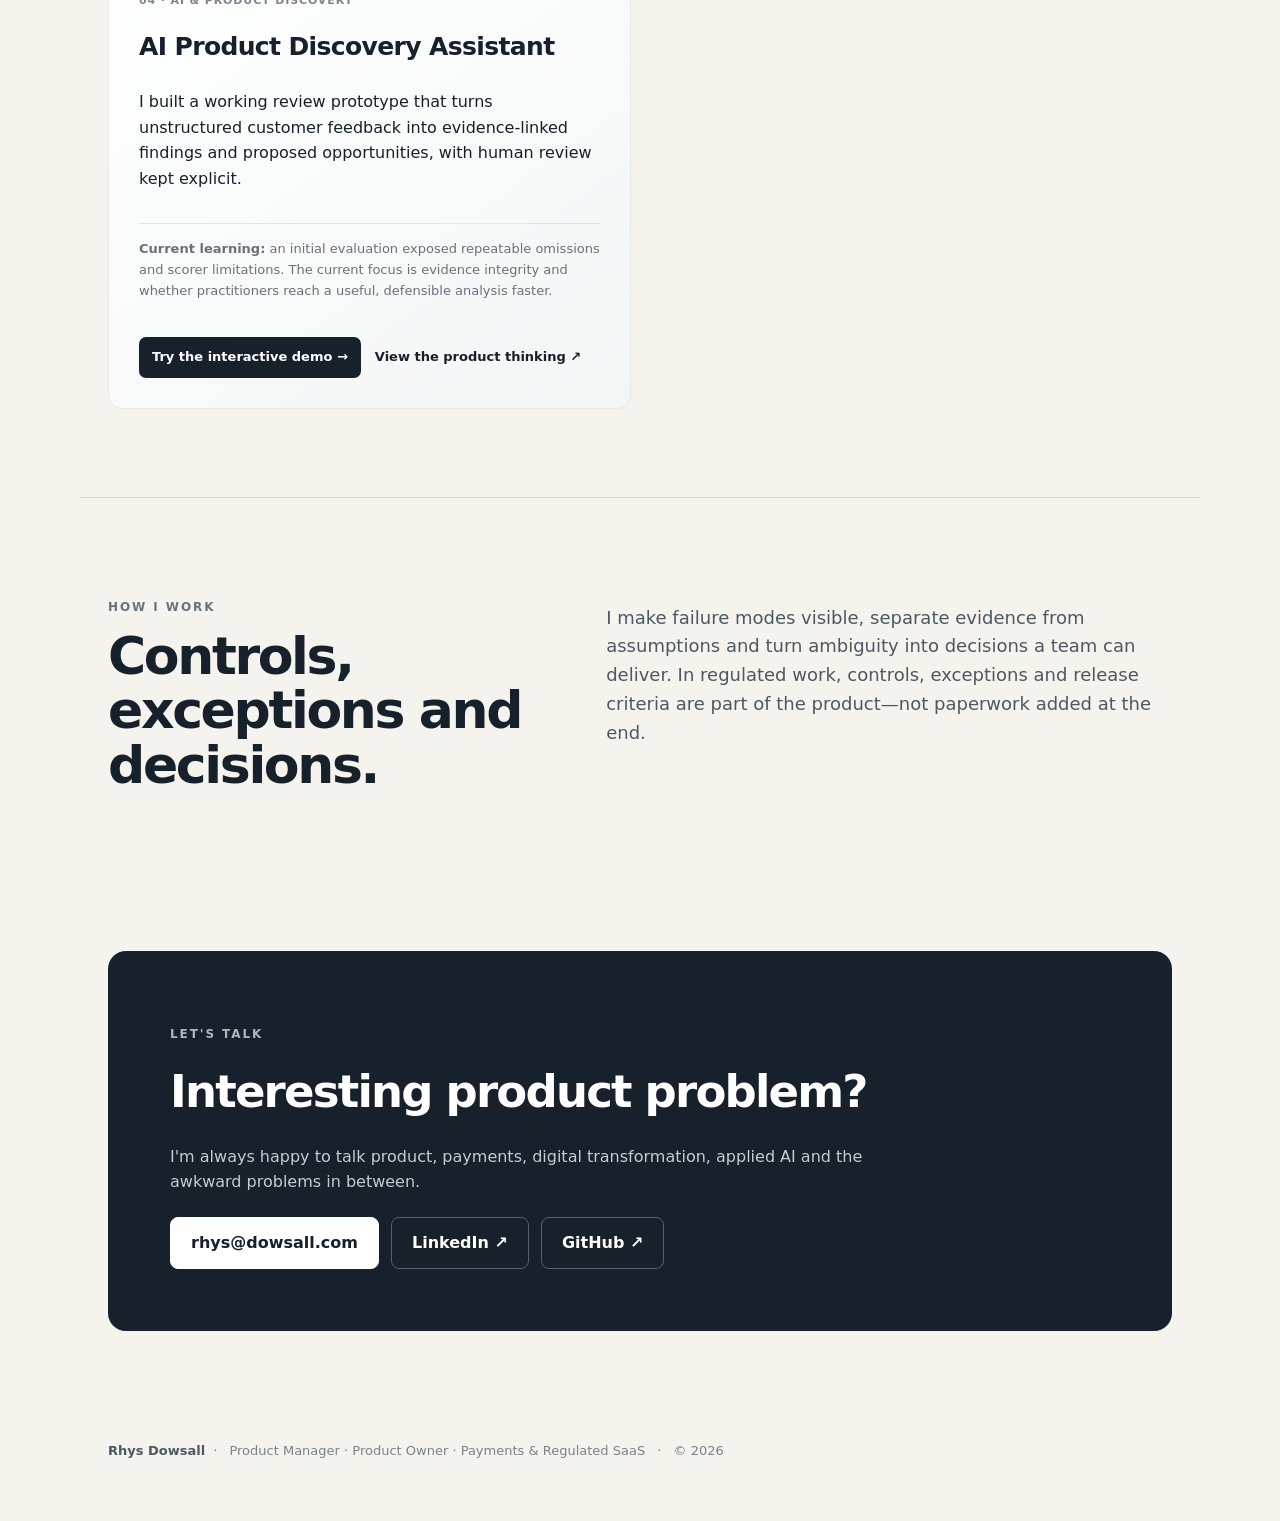
==== commit c726beb1: "Clarify PlotBox Pay case and add direct case links" ====
--- a/index.html
+++ b/index.html
@@ -79,6 +79,8 @@
         <span>·</span>
         <a href="https://github.com/rhys205-dotcom" target="_blank" rel="noopener">GitHub</a>
         <span>·</span>
+        <a href="#plotbox-pay">PlotBox Pay case</a>
+        <span>·</span>
         <a href="discovery-assistant.html">Discovery Assistant demo</a>
       </div>
     </section>
@@ -86,7 +88,7 @@
     <section id="impact" class="section impact-section">
       <p class="section-label">SELECTED IMPACT</p>
       <div class="metrics">
-        <article><strong>$230k → $1.5m</strong><span>programme throughput during my time as Finance PO, over roughly six months</span></article>
+        <article><strong>$230k → $1.5m</strong><span>monthly PlotBox Pay throughput during my time as Finance PO, over roughly six months</span></article>
         <article><strong>7 sites</strong><span>OneTrust consent platform rollout across public websites</span></article>
         <article><strong>PSD2 SCA</strong><span>delivered to a fixed regulatory deadline across affected digital journeys</span></article>
       </div>
@@ -101,32 +103,32 @@
         <p>Four examples of how I turned product and delivery constraints into practical decisions.</p>
       </div>
       <div class="cases">
-        <article class="featured-case">
+        <article class="featured-case" id="plotbox-pay">
           <div class="case-intro">
             <p class="number">01 · PAYMENTS & SAAS · PLOTBOX</p>
             <h3>Scaling digital payments with financial controls</h3>
-            <p>As Product Owner for the Finance stream, I worked across payment links, card and ACH workflows, bulk processing, settlement and reconciliation as PlotBox Pay moved into a higher-volume phase.</p>
+            <p>As Finance Product Owner, I worked on high-volume payment workflows while live finance issues and delayed delivery were affecting customer confidence.</p>
           </div>
           <div class="case-details">
             <div>
               <strong>The problem</strong>
-              <p>Payment capability had to support more volume and more complex customer workflows while preserving financial controls, clear status visibility and a safe release path.</p>
+              <p>A strategic customer needed bulk payment runs, but serious finance and platform issues needed attention first. The delay also undermined confidence in the roadmap.</p>
             </div>
             <div>
               <strong>Product decisions</strong>
-              <p>I shaped a card-first bulk-payments MVP, separated ACH as a follow-on, defined confirmation, permission and reporting safeguards, and used feature flags and controlled customer validation.</p>
+              <p>I prioritised stabilising the live finance product, then resumed bulk delivery with stored-card payments first and ACH to follow. With Tucson, I validated eligibility, payment-date filters, selected count and value, and final confirmation before processing.</p>
             </div>
             <div>
               <strong>Delivery constraints</strong>
-              <p>The work crossed customer operations, finance, Engineering and external payment services. Clear permissions, confirmation safeguards and reconciliation readiness mattered as much as feature scope.</p>
+              <p>Future scheduling stayed outside the first release. Feature flags, permissions and customer beta testing kept validation controlled. Peer review also exposed retry and failure-state gaps for further refinement.</p>
             </div>
             <div class="case-outcome">
-              <strong>Programme outcome</strong>
-              <p>Monthly PlotBox Pay throughput grew from approximately <b>$230k to $1.5m</b> over roughly six months. That is programme-level context—not a claim that one feature caused the full increase.</p>
-            </div>
-          </div>
-        </article>
-        <article class="avant-case integration-case">
+              <strong>What happened</strong>
+              <p>Tucson validated the core bulk-card flow in beta and subsequently used the capability in production. The beta walkthrough also exposed guidance and configuration issues to address.</p>
+            </div>
+          </div>
+        </article>
+        <article class="avant-case integration-case" id="netsuite-integration">
           <p class="number">02 · TECHNICAL PRODUCT &amp; BUSINESS ANALYSIS · NETSUITE</p>
           <h3>Turning a nine-step finance process into an auditable integration</h3>
           <p>An enterprise customer needed to transfer PlotBox financial data into NetSuite. The existing process involved nine manual steps, nominal-code mismatches, repeated adjustments and developer involvement whenever mappings changed.</p>
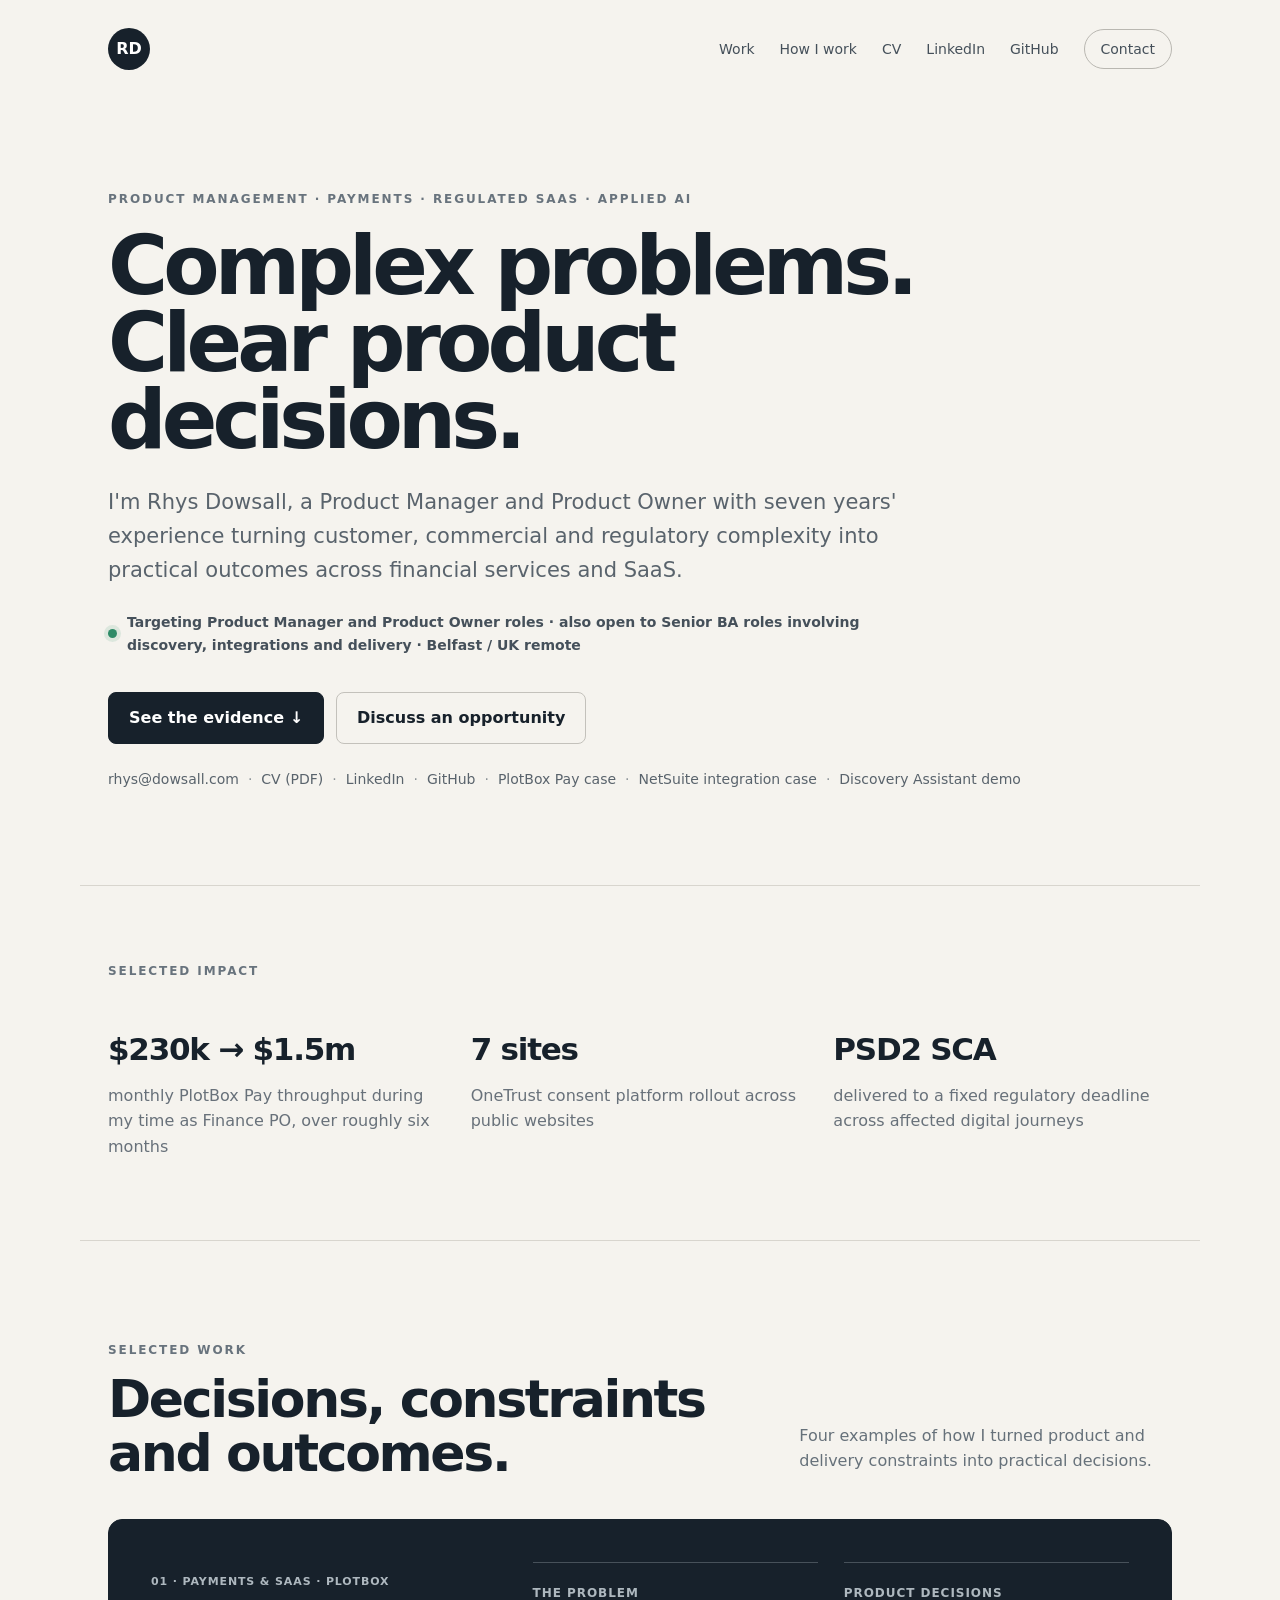
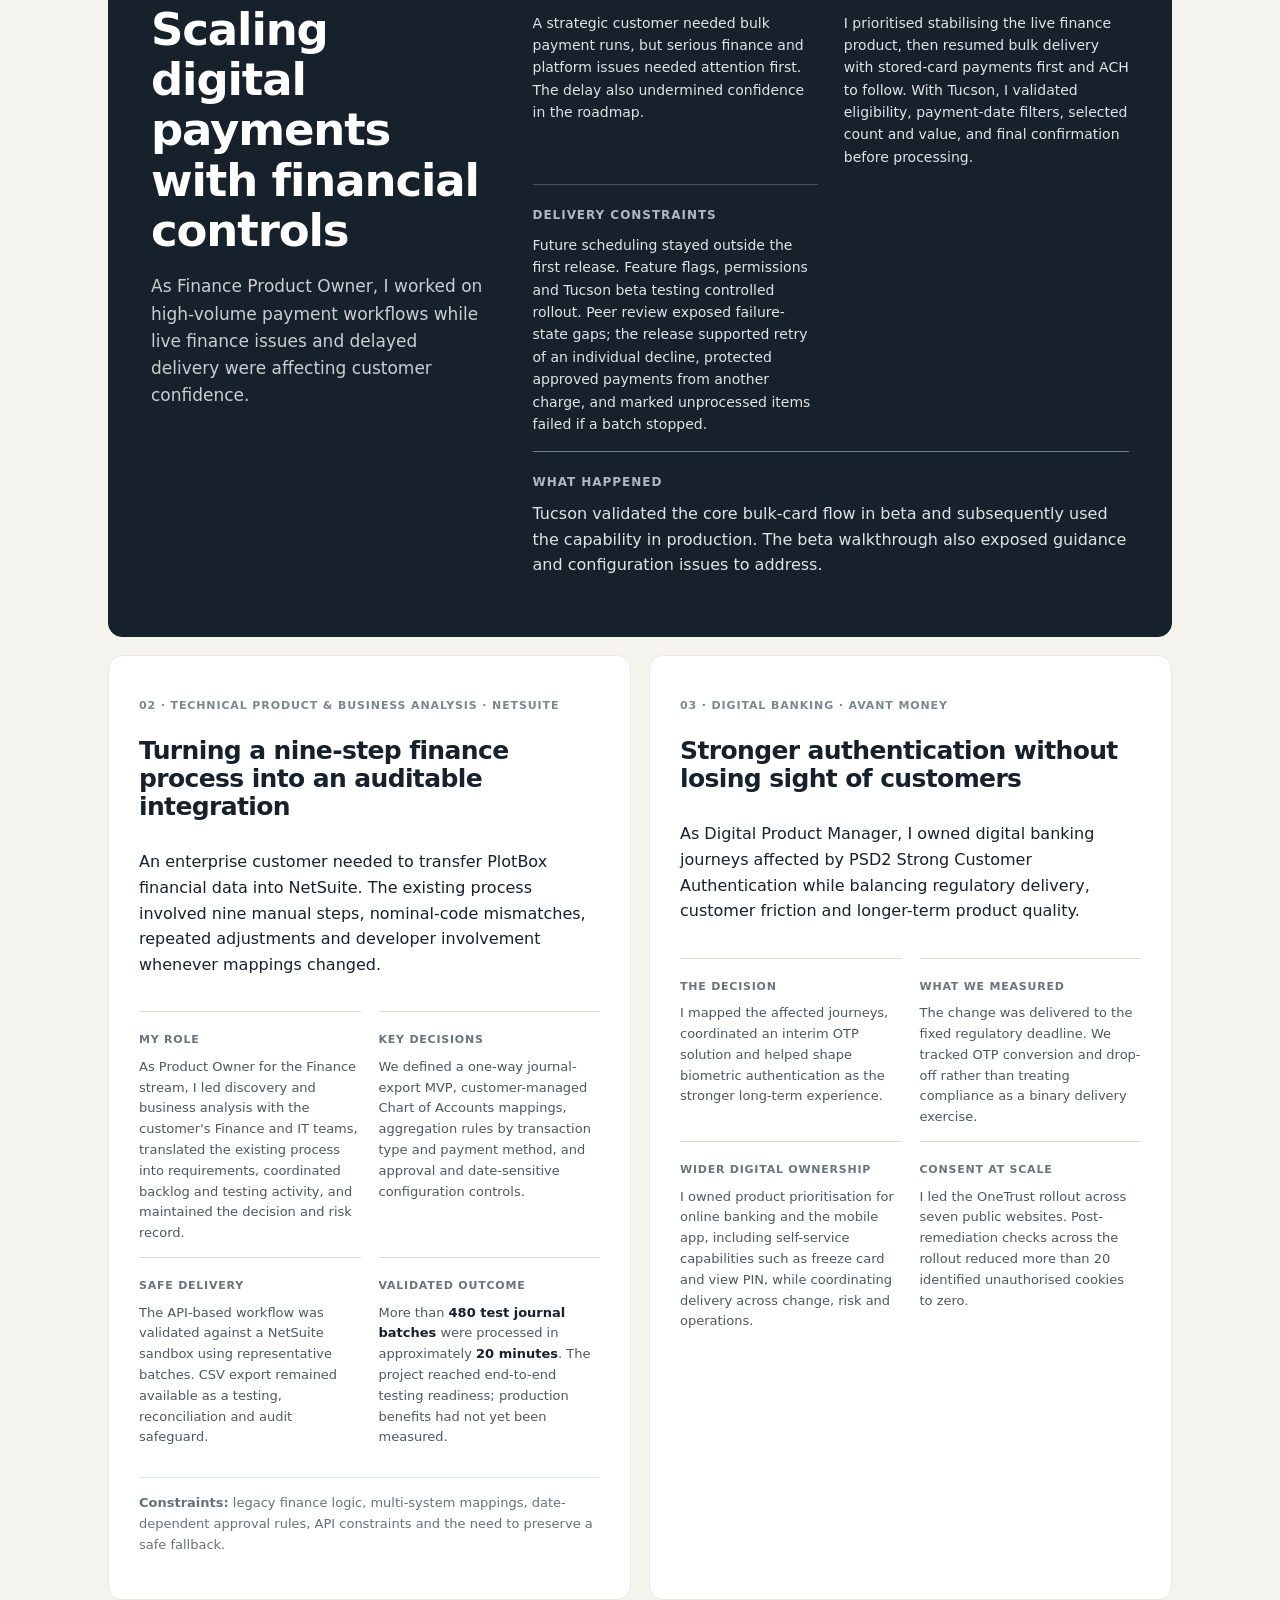
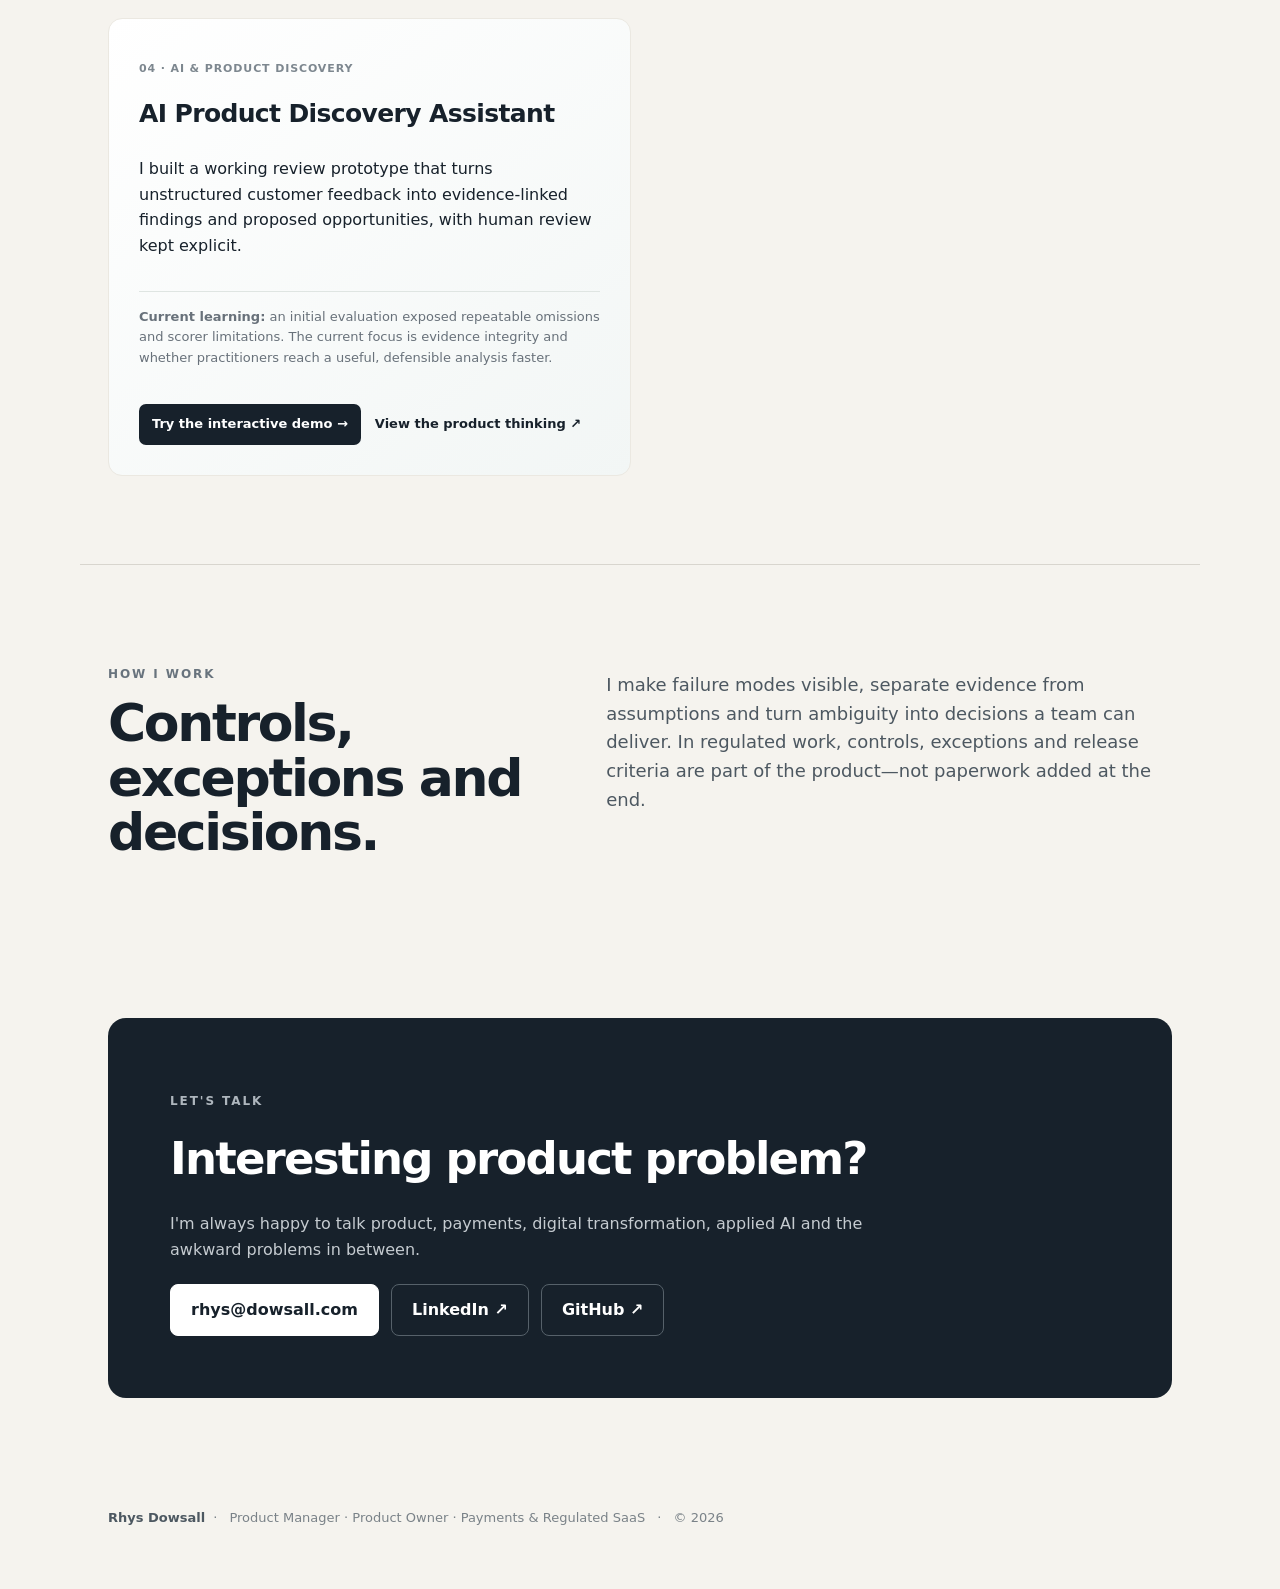
==== commit e16e92ef: "Clarify bulk payment failure handling and link NetSuite case" ====
--- a/index.html
+++ b/index.html
@@ -81,6 +81,8 @@
         <span>·</span>
         <a href="#plotbox-pay">PlotBox Pay case</a>
         <span>·</span>
+        <a href="#netsuite-integration">NetSuite integration case</a>
+        <span>·</span>
         <a href="discovery-assistant.html">Discovery Assistant demo</a>
       </div>
     </section>
@@ -120,7 +122,7 @@
             </div>
             <div>
               <strong>Delivery constraints</strong>
-              <p>Future scheduling stayed outside the first release. Feature flags, permissions and customer beta testing kept validation controlled. Peer review also exposed retry and failure-state gaps for further refinement.</p>
+              <p>Future scheduling stayed outside the first release. Feature flags, permissions and Tucson beta testing controlled rollout. Peer review exposed failure-state gaps; the release supported retry of an individual decline, protected approved payments from another charge, and marked unprocessed items failed if a batch stopped.</p>
             </div>
             <div class="case-outcome">
               <strong>What happened</strong>
